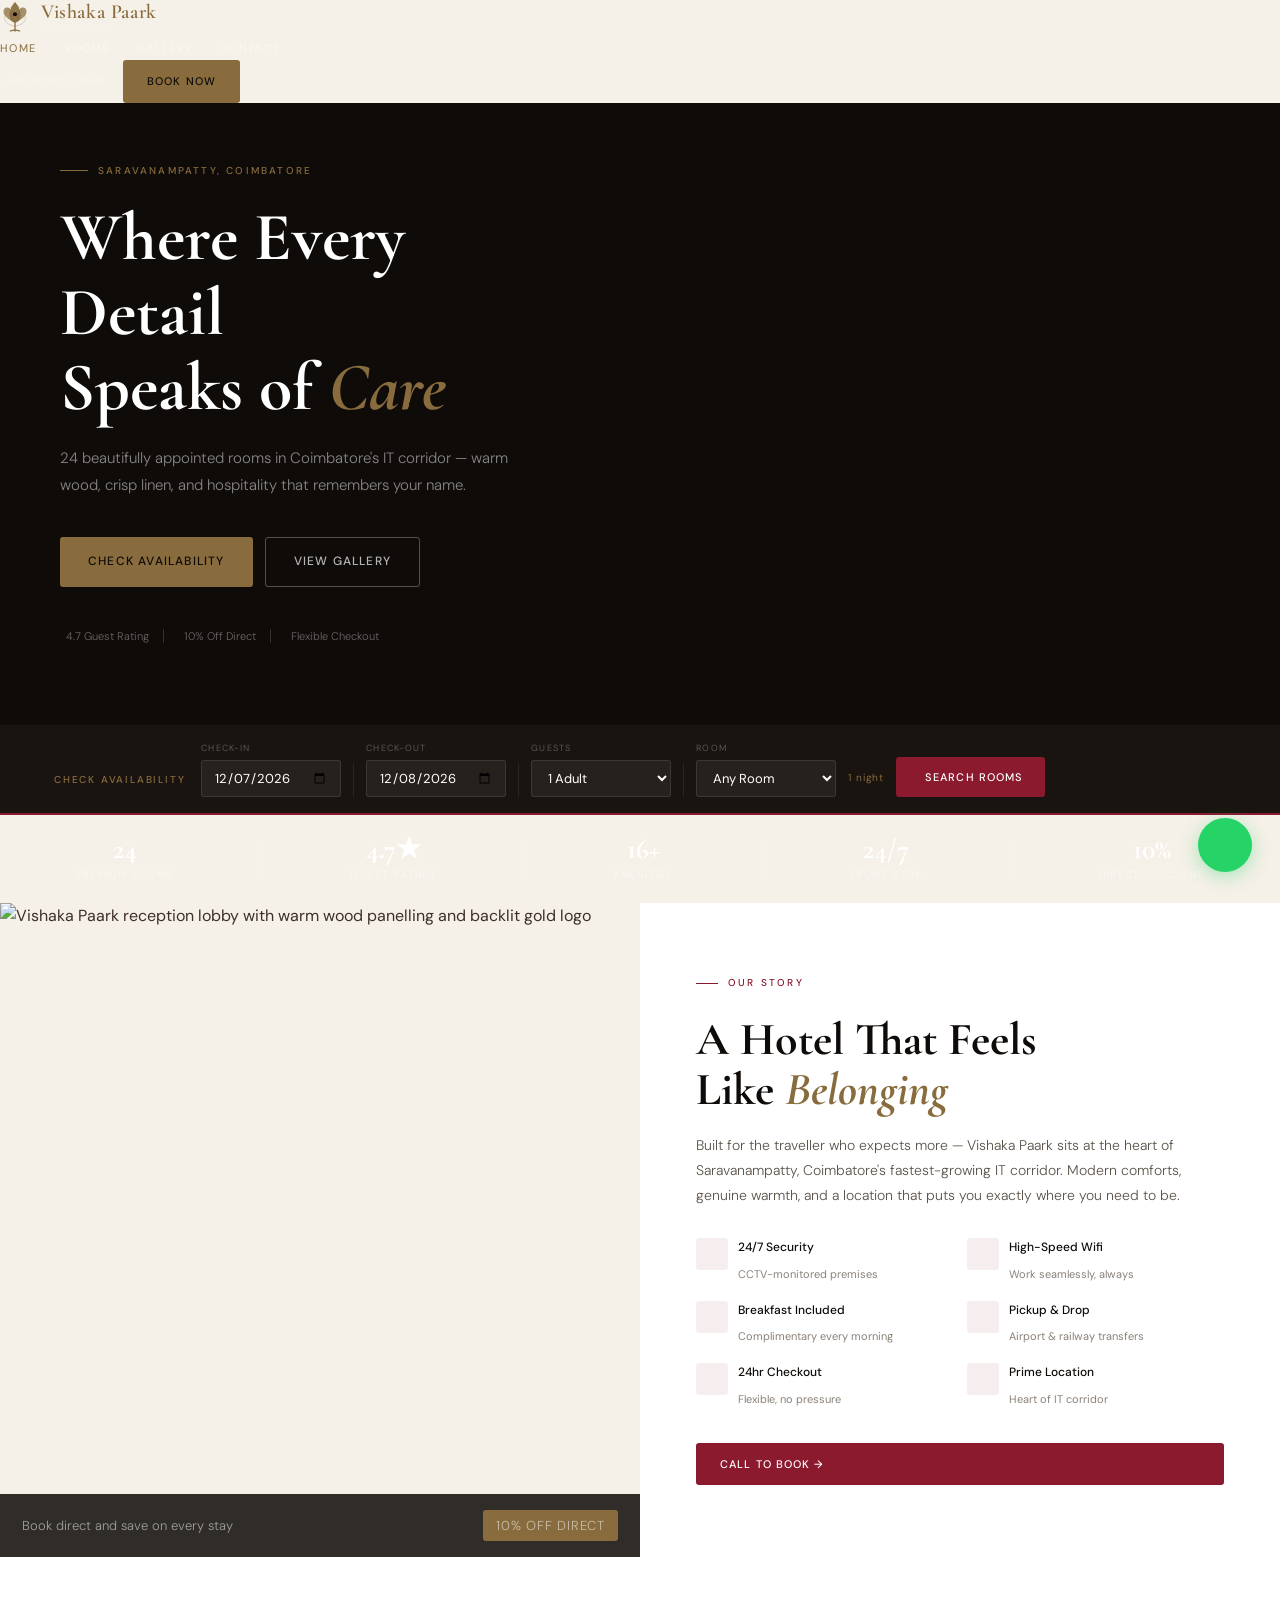
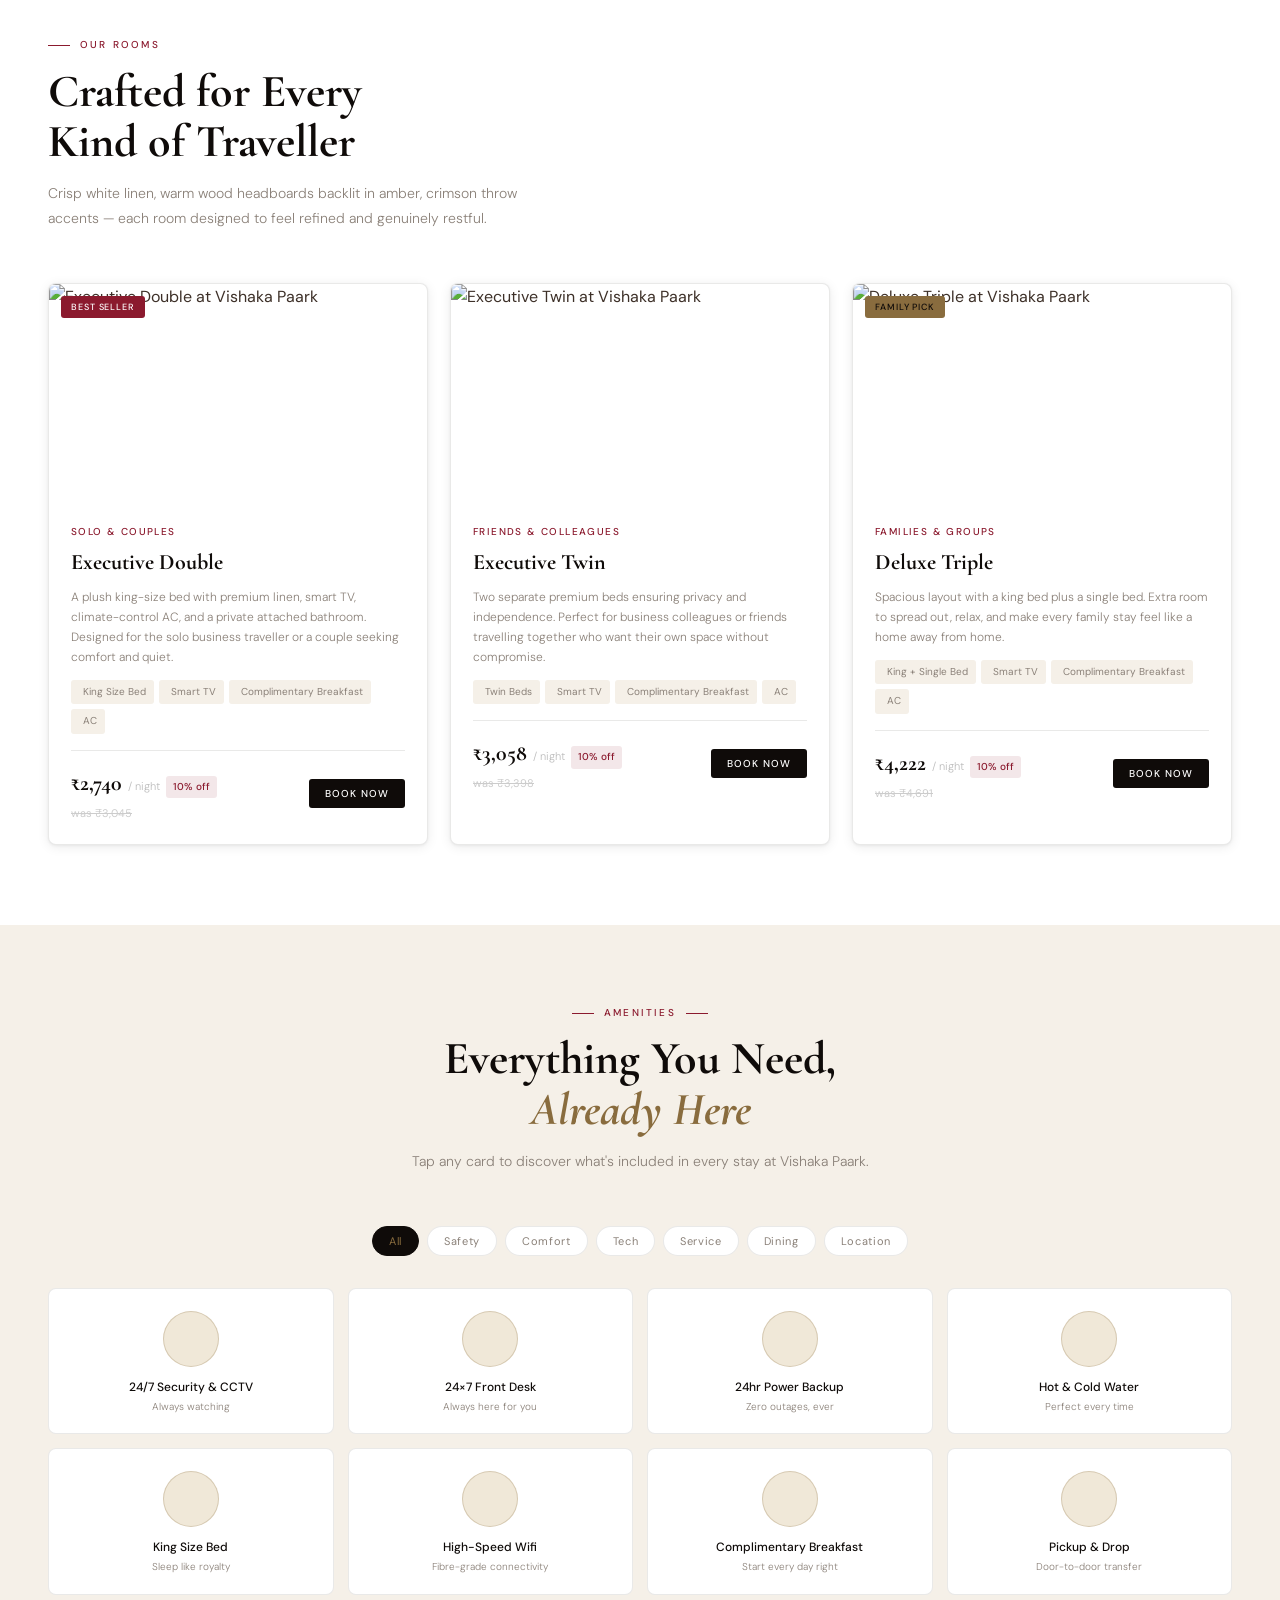
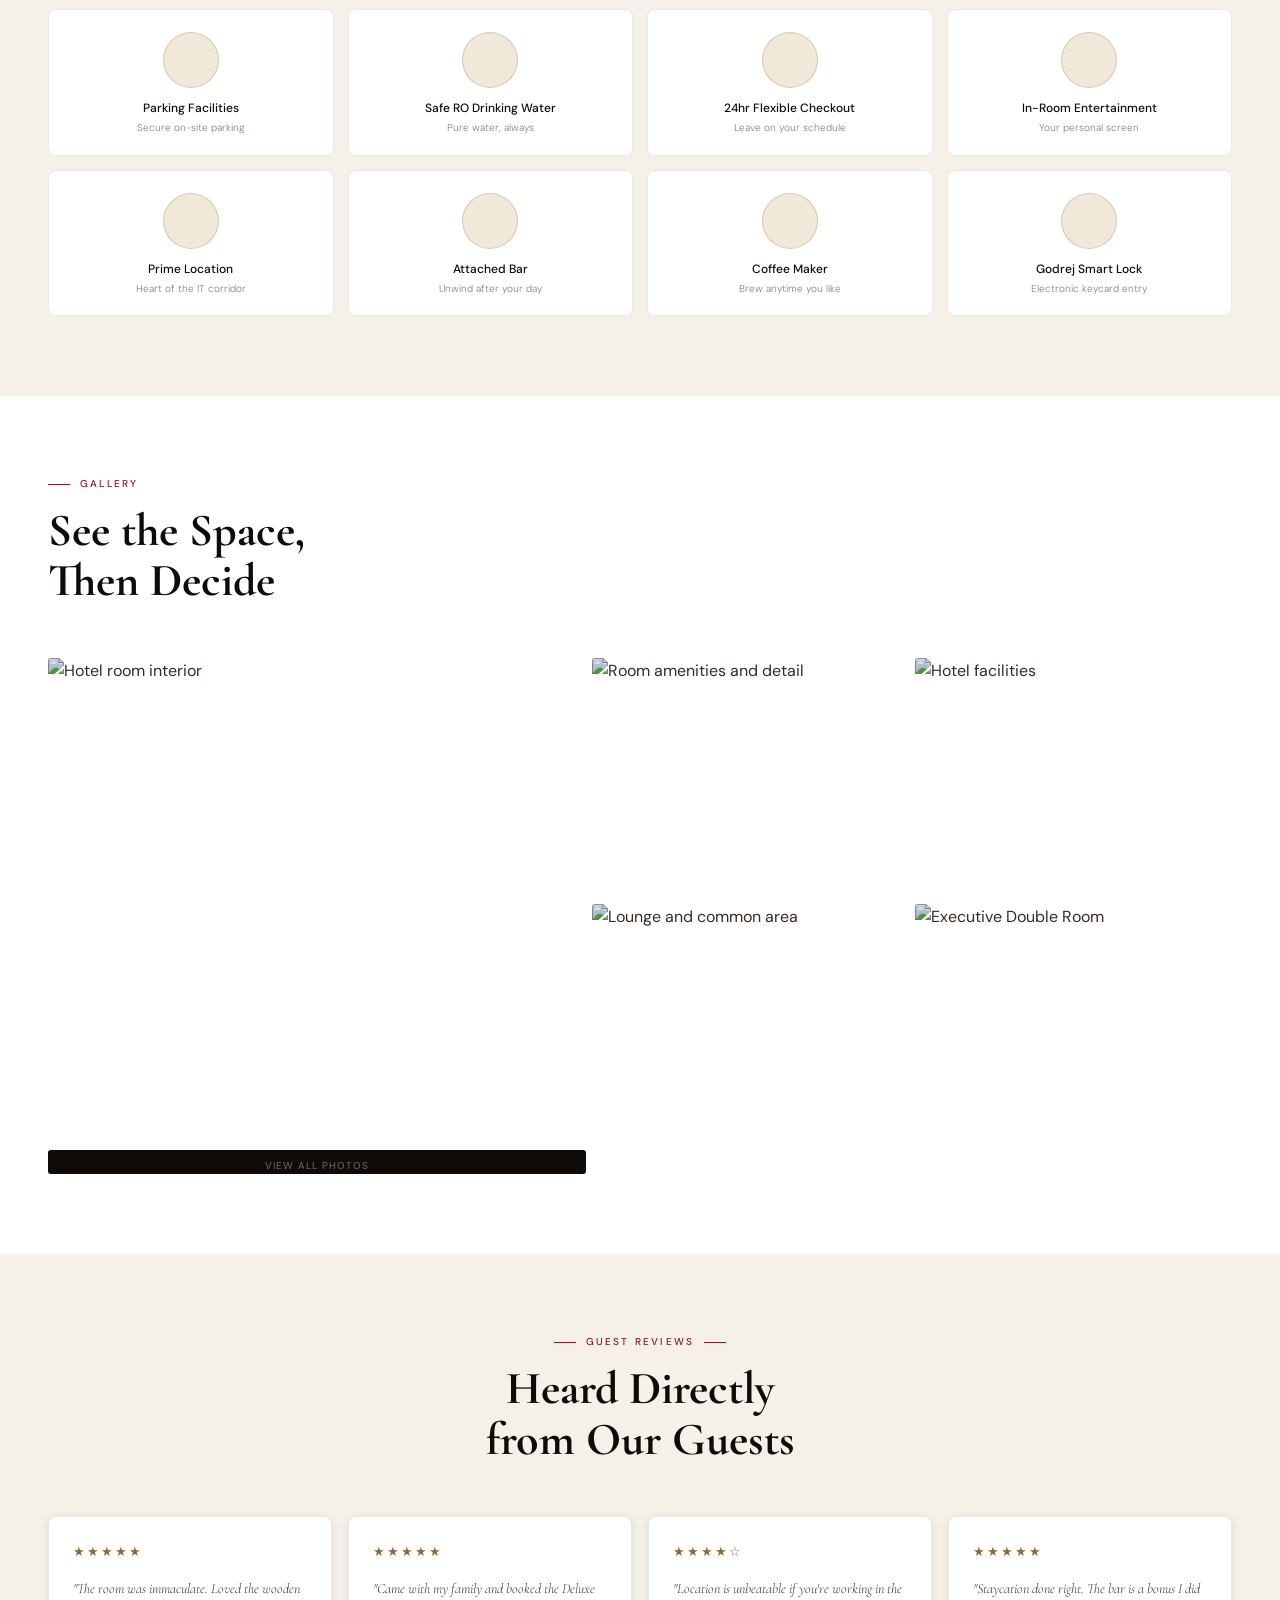
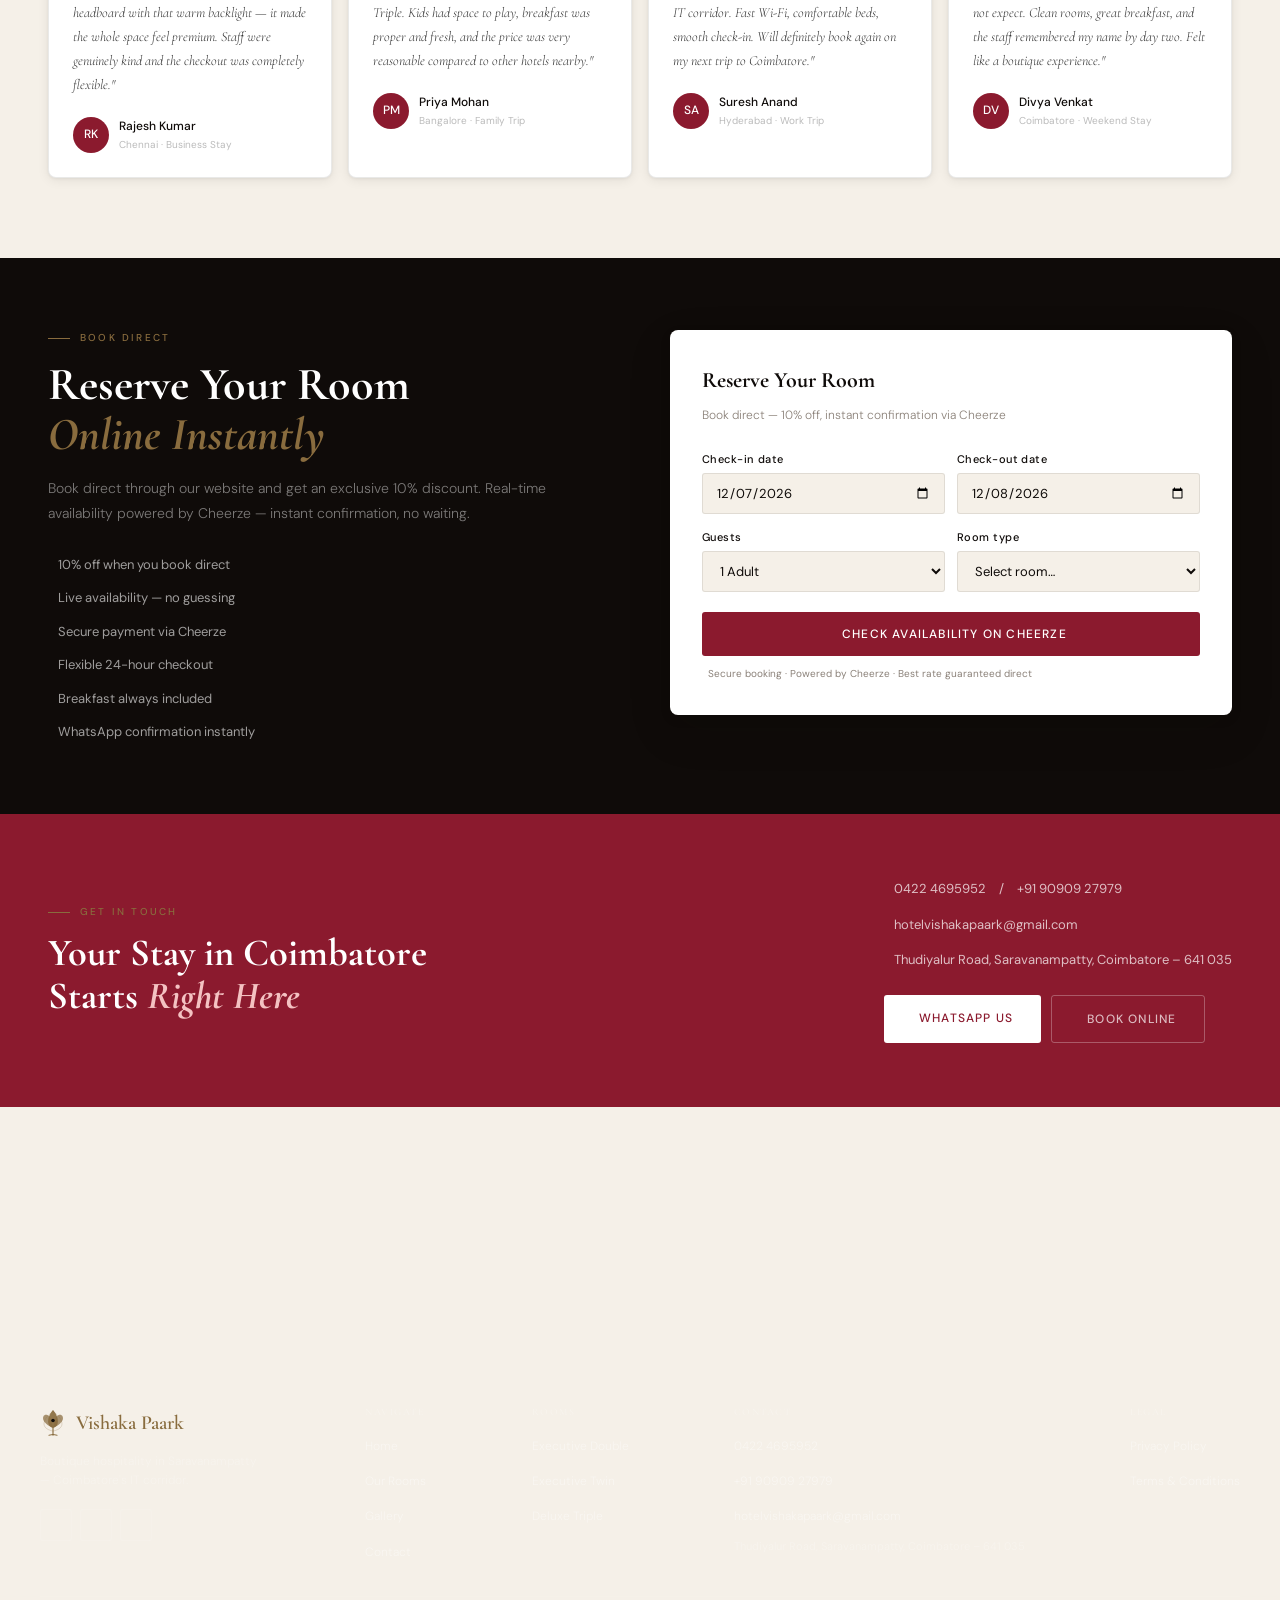
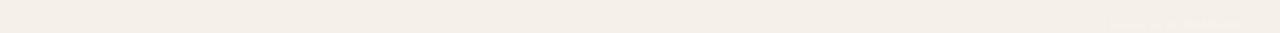
==== index.html @ a8182dbd "Add files via upload" ====
<!DOCTYPE html>
<html lang="en">
<head>
<meta charset="UTF-8"/><meta name="viewport" content="width=device-width,initial-scale=1.0"/>
<title>Vishaka Paark | Boutique Hotel in Saravanampatty, Coimbatore</title>
<meta name="description" content="Vishaka Paark — 24 premium rooms in Saravanampatty, Coimbatore. Complimentary breakfast, high-speed wifi, 24/7 security, flexible 24hr checkout. Book direct and save 10%."/>
<meta name="keywords" content="hotel coimbatore, hotel saravanampatty, vishaka paark, hotel near IT park coimbatore, budget hotel coimbatore"/>
<link rel="canonical" href="https://vishakapaark.com/"/>
<meta property="og:title" content="Vishaka Paark | Boutique Hotel in Coimbatore"/>
<meta property="og:description" content="24 premium rooms. Complimentary breakfast. 10% off when you book direct."/>
<meta property="og:image" content="https://vishakapaark.com/wp-content/uploads/2025/09/about-img.png"/>
<meta property="og:url" content="https://vishakapaark.com"/><meta property="og:type" content="website"/>
<script type="application/ld+json">
{"@context":"https://schema.org","@type":"Hotel","name":"Vishaka Paark",
"description":"Boutique hotel in Saravanampatty, Coimbatore with 24 premium rooms, complimentary breakfast and flexible checkout.",
"url":"https://vishakapaark.com","telephone":"+919090927979","email":"hotelvishakapaark@gmail.com",
"address":{"@type":"PostalAddress","streetAddress":"Thudiyalur Road, Saravanampatty","addressLocality":"Coimbatore","postalCode":"641035","addressCountry":"IN"},
"geo":{"@type":"GeoCoordinates","latitude":11.079539,"longitude":76.999889},
"aggregateRating":{"@type":"AggregateRating","ratingValue":"4.7","reviewCount":"48"},
"priceRange":"₹₹","starRating":{"@type":"Rating","ratingValue":"3"},
"amenityFeature":[
  {"@type":"LocationFeatureSpecification","name":"Free Wifi","value":true},
  {"@type":"LocationFeatureSpecification","name":"Breakfast Included","value":true},
  {"@type":"LocationFeatureSpecification","name":"Parking","value":true},
  {"@type":"LocationFeatureSpecification","name":"24-hour front desk","value":true},
  {"@type":"LocationFeatureSpecification","name":"Air conditioning","value":true},
  {"@type":"LocationFeatureSpecification","name":"24-hour checkout","value":true}
],
"hasMap":"https://www.google.com/maps?q=11.079539,76.999889",
"sameAs":["https://www.instagram.com/_hotel_vishaka_paark_","https://www.facebook.com/share/1Gbzoj2aPk/"]}
</script>
<link rel="preconnect" href="https://fonts.googleapis.com"/>
<link rel="preconnect" href="https://fonts.gstatic.com" crossorigin/>
<link href="https://fonts.googleapis.com/css2?family=Cormorant+Garamond:ital,wght@0,400;0,600;0,700;1,400;1,600&family=DM+Sans:opsz,wght@9..40,300;9..40,400;9..40,500&display=swap" rel="stylesheet"/>
<link rel="stylesheet" href="https://cdn.jsdelivr.net/npm/@tabler/icons-webfont@latest/dist/tabler-icons.min.css"/>
<link rel="stylesheet" href="./css/style.css"/>
</head>
<body data-page="home">

<header id="navbar"></header>

<main>
<!-- HERO -->
<section class="hero" aria-label="Welcome to Vishaka Paark">
  <div class="hero-bg" role="img" aria-label="Vishaka Paark hotel room interior"></div>
  <div class="hero-veil"></div>
  <div class="hero-content">
    <div class="hero-kicker">Saravanampatty, Coimbatore</div>
    <h1 class="hero-h1">Where Every Detail<br>Speaks of <em>Care</em></h1>
    <p class="hero-p">24 beautifully appointed rooms in Coimbatore's IT corridor — warm wood, crisp linen, and hospitality that remembers your name.</p>
    <div class="hero-actions">
      <a href="#booking" class="btn btn-gold btn-lg">Check Availability</a>
      <a href="gallery.html" class="btn btn-outline btn-lg">View Gallery</a>
    </div>
    <div class="hero-trust">
      <div class="trust-item"><i class="ti ti-star-filled" aria-hidden="true"></i> 4.7 Guest Rating</div>
      <div class="trust-div"></div>
      <div class="trust-item"><i class="ti ti-discount" aria-hidden="true"></i> 10% Off Direct</div>
      <div class="trust-div"></div>
      <div class="trust-item"><i class="ti ti-clock-24" aria-hidden="true"></i> Flexible Checkout</div>
    </div>
  </div>
</section>

<!-- BOOKING BAR -->
<div class="booking-bar" id="booking-bar" role="search" aria-label="Check room availability"></div>

<!-- RIBBON -->
<div id="ribbon" role="region" aria-label="Hotel highlights"></div>

<!-- ABOUT -->
<section aria-label="About Vishaka Paark">
  <div class="about-split">
    <div class="about-visual">
      <img src="https://vishakapaark.com/wp-content/uploads/2025/09/about-img.png" alt="Vishaka Paark reception lobby with warm wood panelling and backlit gold logo" width="640" height="520" loading="lazy"/>
      <div class="about-caption">
        <span>Book direct and save on every stay</span>
        <span class="caption-pill">10% Off Direct</span>
      </div>
    </div>
    <div class="about-body" id="about-content"></div>
  </div>
</section>

<!-- ROOMS -->
<section id="rooms" class="section section-alt" aria-label="Room types and pricing">
  <div class="wrap">
    <div class="section-head">
      <div class="eyebrow">Our Rooms</div>
      <h2>Crafted for Every<br>Kind of Traveller</h2>
      <p>Crisp white linen, warm wood headboards backlit in amber, crimson throw accents — each room designed to feel refined and genuinely restful.</p>
    </div>
    <div class="rooms-grid" id="rooms-grid"></div>
  </div>
</section>

<!-- FACILITIES -->
<section id="facilities" class="section" aria-label="Hotel amenities and facilities">
  <div class="wrap">
    <div class="section-head center">
      <div class="eyebrow center">Amenities</div>
      <h2>Everything You Need,<br><em>Already Here</em></h2>
      <p>Tap any card to discover what's included in every stay at Vishaka Paark.</p>
    </div>
    <div class="facilities-filter" id="facilities-filter"></div>
    <div class="facilities-grid" id="facilities-grid"></div>
  </div>
</section>

<!-- GALLERY -->
<section class="section section-alt" aria-label="Hotel photo gallery">
  <div class="wrap">
    <div class="section-head">
      <div class="eyebrow">Gallery</div>
      <h2>See the Space,<br>Then Decide</h2>
    </div>
    <div class="gallery-grid" id="gallery-grid"></div>
  </div>
</section>

<!-- TESTIMONIALS -->
<section class="section" aria-label="Guest testimonials">
  <div class="wrap">
    <div class="section-head center">
      <div class="eyebrow center">Guest Reviews</div>
      <h2>Heard Directly<br>from Our Guests</h2>
    </div>
    <div class="testi-grid" id="testi-grid"></div>
  </div>
</section>

<!-- ONLINE BOOKING (Cheerze) -->
<section id="booking" class="booking-section" aria-label="Online room booking">
  <div class="wrap">
    <div class="booking-grid">
      <div class="booking-info">
        <div class="eyebrow gold">Book Direct</div>
        <h2>Reserve Your Room<br><em>Online Instantly</em></h2>
        <p>Book direct through our website and get an exclusive 10% discount. Real-time availability powered by Cheerze — instant confirmation, no waiting.</p>
        <div class="booking-perks">
          <div class="perk"><i class="ti ti-discount" aria-hidden="true"></i> 10% off when you book direct</div>
          <div class="perk"><i class="ti ti-calendar-check" aria-hidden="true"></i> Live availability — no guessing</div>
          <div class="perk"><i class="ti ti-shield-check" aria-hidden="true"></i> Secure payment via Cheerze</div>
          <div class="perk"><i class="ti ti-clock-24" aria-hidden="true"></i> Flexible 24-hour checkout</div>
          <div class="perk"><i class="ti ti-coffee" aria-hidden="true"></i> Breakfast always included</div>
          <div class="perk"><i class="ti ti-brand-whatsapp" aria-hidden="true"></i> WhatsApp confirmation instantly</div>
        </div>
      </div>
      <div class="booking-widget-wrap">
        <div id="booking-widget"></div>
      </div>
    </div>
  </div>
</section>

<!-- CTA -->
<section class="cta-strip" aria-label="Contact Vishaka Paark">
  <div class="cta-inner">
    <div class="cta-left">
      <div class="eyebrow gold">Get in Touch</div>
      <h2>Your Stay in Coimbatore<br>Starts <em>Right Here</em></h2>
    </div>
    <div class="cta-right" id="cta-contact"></div>
  </div>
</section>

<!-- MAP -->
<div style="height:300px;overflow:hidden">
  <iframe src="https://www.google.com/maps/embed?pb=!1m17!1m12!1m3!1d3915.453494330426!2d76.99795197504629!3d11.079539889088212!2m3!1f0!2f0!3f0!3m2!1i1024!2i768!4f13.1!3m2!1m1!2zMTHCsDA0JzQ2LjMiTiA3N8KwMDAnMDEuOSJF!5e0!3m2!1sen!2sin!4v1757509116775!5m2!1sen!2sin"
    width="100%" height="300" style="border:0;display:block;filter:grayscale(0.2)"
    allowfullscreen loading="lazy" title="Vishaka Paark on Google Maps"></iframe>
</div>
</main>

<footer id="footer"></footer>

<!-- Lightbox -->
<div class="lightbox" id="lightbox" role="dialog" aria-label="Photo viewer">
  <span class="lb-close" onclick="closeLightbox()" aria-label="Close">&times;</span>
  <div class="lb-prev" onclick="lbNav(-1)" aria-label="Previous"><i class="ti ti-chevron-left"></i></div>
  <img src="" alt="" />
  <div class="lb-next" onclick="lbNav(1)" aria-label="Next"><i class="ti ti-chevron-right"></i></div>
</div>

<!-- WhatsApp FAB -->
<a href="#" id="wa-fab" class="wa-fab" target="_blank" rel="noopener" aria-label="Chat on WhatsApp">
  <i class="ti ti-brand-whatsapp" aria-hidden="true"></i>
</a>

<script src="./js/app.js"></script>
</body>
</html>
---- css/style.css ----
/* ================================================================
   VISHAKA PAARK  —  style.css
   Brand colors pixel-extracted from physical logo photograph
   ================================================================ */

@import url('https://fonts.googleapis.com/css2?family=Cormorant+Garamond:ital,wght@0,400;0,500;0,600;0,700;1,400;1,600&family=DM+Sans:opsz,wght@9..40,300;9..40,400;9..40,500&display=swap');

/* ── BRAND TOKENS ──────────────────────────────────────────── */
:root {
  /* Extracted from physical logo photo */
  --gold:      #896C3E;   /* Logo lettering — pixel-exact antique brass  */
  --gold-glow: #9B7B49;   /* Backlit letter glow — hover states           */
  --gold-lt:   #B8966A;   /* Gold on light backgrounds                    */
  --gold-pale: #F0E8D8;   /* Very light gold tint for backgrounds         */
  --charcoal:  #0F0B09;   /* Logo surround — navbar, hero, footer         */
  --charcoal2: #1A1410;   /* Slightly lighter charcoal for layering       */
  --crimson:   #8B1A2E;   /* Room bed throws — CTA buttons, accents       */
  --crimson-d: #6E1424;   /* Crimson hover/pressed state                  */
  --wood:      #6B4226;   /* Headboard panels — secondary accent          */
  --ivory:     #F5F0E8;   /* Lobby walls — page background                */
  --ivory-d:   #EDE8DF;   /* Slightly darker ivory for alternating secs   */
  --white:     #FFFFFF;
  --text-body: #3D3028;   /* Warm dark brown for body copy                */
  --text-muted:#8A8078;   /* Secondary / caption text                     */
  --border:    rgba(15,11,9,0.09);
  --border-gold: rgba(137,108,62,0.25);

  --r:   3px;             /* border-radius default                        */
  --r-lg:8px;
  --shadow-card: 0 2px 12px rgba(15,11,9,0.08), 0 1px 3px rgba(15,11,9,0.05);
  --shadow-lifted: 0 16px 44px rgba(15,11,9,0.14), 0 4px 12px rgba(15,11,9,0.08);
}

/* ── RESET & BASE ──────────────────────────────────────────── */
*, *::before, *::after { box-sizing: border-box; margin: 0; padding: 0; }
html { scroll-behavior: smooth; font-size: 16px; }
body {
  font-family: 'DM Sans', sans-serif;
  background: var(--ivory);
  color: var(--text-body);
  line-height: 1.65;
  overflow-x: hidden;
}
img { display: block; max-width: 100%; }
a  { color: inherit; text-decoration: none; }
ul { list-style: none; }

/* ── TYPOGRAPHY ────────────────────────────────────────────── */
h1, h2, h3, h4 {
  font-family: 'Cormorant Garamond', serif;
  font-weight: 700;
  line-height: 1.1;
  color: var(--charcoal);
}
h1 { font-size: clamp(42px, 5.5vw, 68px); }
h2 { font-size: clamp(30px, 3.8vw, 46px); }
h3 { font-size: clamp(20px, 2.4vw, 28px); }
h4 { font-size: 18px; }
p  { font-size: 14px; line-height: 1.78; color: var(--text-muted); font-weight: 300; }

em { font-style: italic; color: var(--gold); }
strong { font-weight: 500; color: var(--charcoal); font-style: normal; }

.eyebrow {
  font-family: 'DM Sans', sans-serif;
  font-size: 10px; font-weight: 500;
  letter-spacing: 0.22em; text-transform: uppercase;
  color: var(--crimson);
  display: flex; align-items: center; gap: 10px;
  margin-bottom: 12px;
}
.eyebrow::before {
  content: ''; width: 22px; height: 1px;
  background: currentColor; flex-shrink: 0;
}
.eyebrow.gold { color: var(--gold); }
.eyebrow.gold::before { background: var(--gold); }
.eyebrow.center { justify-content: center; }
.eyebrow.center::before,
.eyebrow.center::after { content: ''; width: 22px; height: 1px; background: currentColor; }

/* ── BUTTONS ───────────────────────────────────────────────── */
.btn {
  display: inline-flex; align-items: center; gap: 7px;
  font-family: 'DM Sans', sans-serif;
  font-size: 11px; font-weight: 500;
  letter-spacing: 0.1em; text-transform: uppercase;
  padding: 12px 24px; border-radius: var(--r);
  border: none; cursor: pointer;
  transition: background 0.2s, color 0.2s, border-color 0.2s, transform 0.15s;
  text-decoration: none; white-space: nowrap;
}
.btn:active { transform: scale(0.98); }
.btn-lg { padding: 14px 28px; font-size: 12px; }
.btn-sm { padding: 8px 16px; font-size: 10px; }

.btn-gold     { background: var(--gold);     color: var(--charcoal); }
.btn-gold:hover { background: var(--gold-glow); }
.btn-crimson  { background: var(--crimson);  color: var(--white); }
.btn-crimson:hover { background: var(--crimson-d); }
.btn-dark     { background: var(--charcoal); color: var(--white); }
.btn-dark:hover { background: var(--crimson); }
.btn-white    { background: var(--white);    color: var(--crimson); }
.btn-white:hover { background: var(--gold-pale); color: var(--charcoal); }
.btn-outline  { background: transparent; border: 1px solid rgba(255,255,255,0.28); color: rgba(255,255,255,0.7); }
.btn-outline:hover { border-color: var(--gold); color: var(--gold); }
.btn-outline-dark { background: transparent; border: 1px solid var(--border); color: var(--text-body); }
.btn-outline-dark:hover { border-color: var(--gold); color: var(--gold); }

/* ── LAYOUT ────────────────────────────────────────────────── */
.section { padding: 80px 48px; }
.section-alt { background: var(--white); }
.section-dark { background: var(--charcoal); }
.section-dark h2, .section-dark h3, .section-dark h4 { color: var(--white); }
.section-dark p { color: rgba(255,255,255,0.45); }

.wrap { max-width: 1200px; margin: 0 auto; }

.section-head { margin-bottom: 52px; }
.section-head.center { text-align: center; }
.section-head.center .eyebrow { justify-content: center; }
.section-head.center .eyebrow::after { content: ''; width: 22px; height: 1px; background: currentColor; }
.section-head h2 { margin: 10px 0 14px; }
.section-head p { max-width: 520px; }
.section-head.center p { margin: 0 auto; }

/* ── NAVBAR ────────────────────────────────────────────────── */
.navbar {
  position: sticky; top: 0; z-index: 1000;
  display: flex; align-items: center; justify-content: space-between;
  padding: 0 48px; height: 68px;
  background: rgba(15,11,9,0.97);
  backdrop-filter: blur(12px);
  border-bottom: 1px solid var(--border-gold);
}
.nav-logo { display: flex; align-items: center; gap: 11px; text-decoration: none; }
.logo-mark { flex-shrink: 0; }
.logo-text { display: flex; flex-direction: column; line-height: 1; }
.logo-name {
  font-family: 'Cormorant Garamond', serif;
  font-size: 20px; font-weight: 600;
  color: var(--gold); letter-spacing: 0.03em;
}
.logo-sub {
  font-size: 8px; letter-spacing: 0.24em; text-transform: uppercase;
  color: rgba(255,255,255,0.28); font-weight: 400; margin-top: 3px;
}
.nav-links { display: flex; gap: 28px; }
.nav-links a {
  font-size: 11px; font-weight: 400; letter-spacing: 0.12em; text-transform: uppercase;
  color: rgba(255,255,255,0.52); transition: color 0.2s;
}
.nav-links a:hover, .nav-links a.active { color: var(--gold); }
.nav-right { display: flex; align-items: center; gap: 18px; }
.nav-phone {
  font-size: 12px; color: rgba(255,255,255,0.38); font-weight: 300;
  display: flex; align-items: center; gap: 6px; text-decoration: none; transition: color 0.2s;
}
.nav-phone i { color: var(--gold); font-size: 15px; }
.nav-phone:hover { color: var(--gold); }

/* ── HERO ──────────────────────────────────────────────────── */
.hero {
  position: relative; min-height: 620px;
  display: flex; align-items: center;
  background: var(--charcoal); overflow: hidden;
}
.hero-bg {
  position: absolute; inset: 0;
  background-image: url('https://vishakapaark.com/wp-content/uploads/2025/09/rdp_room1.png');
  background-size: cover; background-position: center 35%;
  opacity: 0.28; transform: scale(1.04);
  transition: transform 9s ease, opacity 1.2s ease;
}
.hero-bg.loaded { transform: scale(1); opacity: 0.28; }
.hero-veil {
  position: absolute; inset: 0;
  background: linear-gradient(108deg, rgba(15,11,9,0.97) 30%, rgba(15,11,9,0.5) 65%, rgba(15,11,9,0.18) 100%);
}
.hero-content {
  position: relative; z-index: 2;
  padding: 60px 60px 80px; max-width: 640px;
}
.hero-kicker {
  display: flex; align-items: center; gap: 10px;
  font-size: 10px; letter-spacing: 0.22em; text-transform: uppercase;
  color: var(--gold); font-weight: 500; margin-bottom: 22px;
}
.hero-kicker::before { content: ''; width: 28px; height: 1px; background: var(--gold); flex-shrink: 0; }
.hero-h1 { color: var(--white); margin-bottom: 20px; }
.hero-h1 em  { color: var(--gold); }
.hero-h1 .cr { color: #d46070; }
.hero-p {
  font-size: 15px; color: rgba(255,255,255,0.5); line-height: 1.78;
  font-weight: 300; max-width: 450px; margin-bottom: 38px;
}
.hero-actions { display: flex; gap: 12px; flex-wrap: wrap; margin-bottom: 40px; }
.hero-trust { display: flex; align-items: center; gap: 14px; flex-wrap: wrap; }
.trust-item {
  display: flex; align-items: center; gap: 6px;
  font-size: 11px; color: rgba(255,255,255,0.38); font-weight: 300;
}
.trust-item i { color: var(--gold); font-size: 14px; }
.trust-div { width: 1px; height: 14px; background: rgba(255,255,255,0.15); }

/* ── BOOKING BAR ───────────────────────────────────────────── */
.booking-bar {
  background: var(--charcoal2);
  border-bottom: 2px solid var(--crimson);
  padding: 16px 48px;
}
.bar-inner {
  max-width: 1200px; margin: 0 auto;
  display: flex; align-items: flex-end; gap: 12px; flex-wrap: wrap;
}
.bar-title {
  font-size: 10px; letter-spacing: 0.18em; text-transform: uppercase;
  color: var(--gold); font-weight: 500;
  display: flex; align-items: center; gap: 6px;
  padding-bottom: 8px; white-space: nowrap; margin-right: 4px;
}
.bar-title i { font-size: 15px; }
.bar-field { display: flex; flex-direction: column; gap: 4px; }
.bar-field label {
  font-size: 9px; letter-spacing: 0.12em; text-transform: uppercase;
  color: rgba(255,255,255,0.28); font-weight: 400;
}
.bar-field input,
.bar-field select {
  background: rgba(255,255,255,0.06);
  border: 1px solid rgba(255,255,255,0.1);
  color: var(--white);
  font-family: 'DM Sans', sans-serif; font-size: 13px;
  padding: 8px 12px; border-radius: var(--r); outline: none; width: 140px;
  transition: border-color 0.2s;
}
.bar-field input:focus, .bar-field select:focus { border-color: var(--gold); }
.bar-field select option { background: var(--charcoal); }
.bar-sep { width: 1px; height: 34px; background: rgba(255,255,255,0.08); flex-shrink: 0; }
.bar-btn { padding: 13px 22px; }
#bar-nights-display {
  font-size: 10px; color: var(--gold); letter-spacing: 0.08em;
  padding-bottom: 10px; white-space: nowrap;
}

/* ── RIBBON STATS ──────────────────────────────────────────── */
.ribbon { background: var(--crimson); padding: 0 48px; }
.ribbon-inner {
  max-width: 1200px; margin: 0 auto;
  display: flex; justify-content: space-around; align-items: center;
  padding: 20px 0; flex-wrap: wrap; gap: 16px;
}
.ribbon-item { text-align: center; }
.ribbon-num {
  font-family: 'Cormorant Garamond', serif;
  font-size: 28px; font-weight: 700; color: var(--white); line-height: 1;
}
.ribbon-lbl {
  font-size: 10px; letter-spacing: 0.12em; text-transform: uppercase;
  color: rgba(255,255,255,0.5); margin-top: 4px;
}
.ribbon-div { width: 1px; height: 28px; background: rgba(255,255,255,0.18); }

/* ── ABOUT SPLIT ───────────────────────────────────────────── */
.about-split { display: grid; grid-template-columns: 1fr 1fr; min-height: 520px; }
.about-visual { position: relative; overflow: hidden; }
.about-visual img { width: 100%; height: 100%; object-fit: cover; display: block; }
.about-caption {
  position: absolute; bottom: 0; left: 0; right: 0;
  background: rgba(15,11,9,0.85); padding: 16px 22px;
  display: flex; align-items: center; justify-content: space-between;
}
.about-caption span { font-size: 13px; color: rgba(255,255,255,0.55); font-weight: 300; }
.caption-pill {
  background: var(--gold); color: var(--charcoal);
  font-size: 10px; font-weight: 500; padding: 5px 13px;
  border-radius: var(--r); letter-spacing: 0.06em; text-transform: uppercase;
}
.about-body {
  background: var(--white); padding: 72px 56px;
  display: flex; flex-direction: column; justify-content: center;
}
.about-body h2 { margin: 10px 0 18px; }
.about-body .lead { font-size: 14px; color: #5a5248; line-height: 1.8; font-weight: 300; margin-bottom: 30px; }
.about-pts { display: grid; grid-template-columns: 1fr 1fr; gap: 14px; margin-bottom: 32px; }
.apt { display: flex; align-items: flex-start; gap: 10px; }
.apt-icon {
  width: 32px; height: 32px; border-radius: var(--r);
  background: rgba(139,26,46,0.08);
  display: flex; align-items: center; justify-content: center;
  color: var(--crimson); font-size: 15px; flex-shrink: 0;
}
.apt-text strong { display: block; font-size: 12px; font-weight: 500; color: var(--charcoal); margin-bottom: 2px; font-style: normal; }
.apt-text span { font-size: 11px; color: var(--text-muted); }

/* ── ROOMS ─────────────────────────────────────────────────── */
.rooms-grid { display: grid; grid-template-columns: repeat(3,1fr); gap: 22px; }
.room-card {
  background: var(--white); border-radius: var(--r-lg);
  overflow: hidden; border: 1px solid var(--border);
  box-shadow: var(--shadow-card);
  transition: transform 0.25s, box-shadow 0.25s; cursor: pointer;
}
.room-card:hover { transform: translateY(-6px); box-shadow: var(--shadow-lifted); }
.room-img-box { height: 220px; overflow: hidden; position: relative; }
.room-img { width: 100%; height: 100%; object-fit: cover; transition: transform 0.45s; }
.room-card:hover .room-img { transform: scale(1.06); }
.room-pill {
  position: absolute; top: 12px; left: 12px;
  font-size: 9px; font-weight: 500; letter-spacing: 0.1em; text-transform: uppercase;
  padding: 4px 10px; border-radius: var(--r);
}
.pill-crimson { background: var(--crimson); color: var(--white); }
.pill-gold    { background: var(--gold);    color: var(--charcoal); }
.room-body { padding: 20px 22px 22px; }
.room-for { font-size: 10px; letter-spacing: 0.14em; text-transform: uppercase; color: var(--crimson); font-weight: 500; margin-bottom: 4px; }
.room-name { font-family: 'Cormorant Garamond', serif; font-size: 22px; font-weight: 700; color: var(--charcoal); margin-bottom: 8px; }
.room-desc { font-size: 12px; color: var(--text-muted); line-height: 1.65; margin-bottom: 12px; font-weight: 300; }
.room-tags { display: flex; flex-wrap: wrap; gap: 5px; margin-bottom: 16px; }
.rtag {
  display: inline-flex; align-items: center; gap: 4px;
  font-size: 10px; color: var(--text-muted);
  background: var(--ivory); padding: 4px 8px; border-radius: var(--r);
}
.rtag i { font-size: 11px; color: var(--wood); }
.room-foot {
  border-top: 1px solid var(--border); padding-top: 14px;
  display: flex; align-items: center; justify-content: space-between;
}
.price-row { display: flex; align-items: baseline; gap: 6px; margin-bottom: 3px; }
.price-main { font-family: 'Cormorant Garamond', serif; font-size: 22px; font-weight: 700; color: var(--charcoal); }
.price-night { font-size: 11px; color: #bbb; font-weight: 300; }
.price-off { background: rgba(139,26,46,0.1); color: var(--crimson); font-size: 10px; font-weight: 500; padding: 3px 7px; border-radius: var(--r); }
.price-was { font-size: 11px; color: #ccc; text-decoration: line-through; }

/* ── FACILITIES ────────────────────────────────────────────── */
.facilities-filter {
  display: flex; gap: 8px; flex-wrap: wrap;
  margin-bottom: 32px; justify-content: center;
}
.filt-btn {
  padding: 7px 16px; border-radius: 20px;
  font-size: 11px; font-weight: 400; letter-spacing: 0.06em;
  border: 1px solid var(--border); color: var(--text-muted);
  background: var(--white); cursor: pointer;
  transition: all 0.18s; font-family: 'DM Sans', sans-serif;
}
.filt-btn:hover { border-color: var(--gold); color: var(--gold); }
.filt-btn.active { background: var(--charcoal); color: var(--gold); border-color: var(--charcoal); }
.facilities-grid { display: grid; grid-template-columns: repeat(4,1fr); gap: 14px; }
.fac-card {
  background: var(--white); border: 1px solid var(--border);
  border-radius: var(--r-lg); overflow: hidden;
  transition: transform 0.25s, box-shadow 0.25s, border-color 0.2s;
  cursor: pointer; position: relative;
}
.fac-card.hidden { display: none; }
.fac-card:hover { transform: translateY(-5px); box-shadow: var(--shadow-lifted); border-color: var(--border-gold); }
.fac-card.expanded { transform: none; box-shadow: none; border-color: var(--gold); }
.fac-front { padding: 22px 16px 18px; text-align: center; }
.fac-icon-ring {
  width: 56px; height: 56px; border-radius: 50%;
  border: 1.5px solid var(--border-gold);
  background: var(--gold-pale);
  display: flex; align-items: center; justify-content: center;
  margin: 0 auto 12px;
  transition: background 0.25s, border-color 0.25s, transform 0.3s cubic-bezier(0.34,1.56,0.64,1);
}
.fac-card:hover .fac-icon-ring { background: rgba(137,108,62,0.15); border-color: var(--gold); }
.fac-card:hover .fac-icon-ring i { transform: scale(1.18); }
.fac-icon-ring i { font-size: 22px; color: var(--gold); transition: transform 0.3s cubic-bezier(0.34,1.56,0.64,1); }
.fac-name { font-size: 12px; font-weight: 500; color: var(--charcoal); line-height: 1.35; margin-bottom: 4px; }
.fac-short { font-size: 10px; color: var(--text-muted); font-weight: 300; }
.fac-expand {
  max-height: 0; overflow: hidden;
  transition: max-height 0.35s ease, padding 0.25s ease;
  background: var(--charcoal); padding: 0 16px;
}
.fac-card.expanded .fac-expand { max-height: 120px; padding: 14px 16px; }
.fac-expand p { font-size: 11px; color: rgba(255,255,255,0.6); line-height: 1.65; font-weight: 300; }
.fac-expand .fac-tag {
  display: inline-block; margin-top: 8px;
  font-size: 9px; letter-spacing: 0.1em; text-transform: uppercase;
  color: rgba(137,108,62,0.7); border: 1px solid rgba(137,108,62,0.3);
  padding: 3px 8px; border-radius: 2px;
}

/* ── GALLERY ───────────────────────────────────────────────── */
.gallery-grid {
  display: grid;
  grid-template-columns: 1.7fr 1fr 1fr;
  grid-template-rows: 240px 240px;
  gap: 6px;
}
.gal-item { overflow: hidden; border-radius: var(--r); cursor: pointer; position: relative; }
.gal-item:first-child { grid-row: 1 / 3; }
.gal-item img { width: 100%; height: 100%; object-fit: cover; transition: transform 0.45s; filter: brightness(0.88); }
.gal-item:hover img { transform: scale(1.07); filter: brightness(1); }
.gal-overlay {
  position: absolute; inset: 0;
  background: rgba(15,11,9,0); transition: background 0.25s;
  display: flex; align-items: center; justify-content: center;
}
.gal-item:hover .gal-overlay { background: rgba(15,11,9,0.25); }
.gal-overlay i { color: var(--gold); font-size: 28px; opacity: 0; transition: opacity 0.25s; }
.gal-item:hover .gal-overlay i { opacity: 1; }
.gal-more {
  background: var(--charcoal); display: flex; flex-direction: column;
  align-items: center; justify-content: center; gap: 8px; cursor: pointer;
  border-radius: var(--r);
}
.gal-more i { font-size: 28px; color: var(--gold); }
.gal-more span { font-size: 10px; color: rgba(255,255,255,0.4); letter-spacing: 0.1em; text-transform: uppercase; }

/* ── TESTIMONIALS ──────────────────────────────────────────── */
.testi-grid { display: grid; grid-template-columns: repeat(4,1fr); gap: 16px; }
.testi-card {
  background: var(--white); border: 1px solid var(--border);
  border-radius: var(--r-lg); padding: 24px; box-shadow: var(--shadow-card);
}
.testi-stars { color: var(--gold); font-size: 13px; letter-spacing: 2px; margin-bottom: 14px; }
.testi-quote {
  font-family: 'Cormorant Garamond', serif;
  font-size: 14px; color: #333; line-height: 1.72; font-style: italic; margin-bottom: 20px;
}
.testi-author { display: flex; align-items: center; gap: 10px; }
.testi-av {
  width: 36px; height: 36px; border-radius: 50%;
  background: var(--crimson);
  display: flex; align-items: center; justify-content: center;
  font-size: 12px; font-weight: 500; color: var(--white); flex-shrink: 0;
}
.testi-name { font-size: 12px; font-weight: 500; color: var(--charcoal); }
.testi-from { font-size: 10px; color: #bbb; }

/* ── BOOKING SECTION ───────────────────────────────────────── */
.booking-section { background: var(--charcoal); padding: 72px 48px; }
.booking-grid { display: grid; grid-template-columns: 1fr 1fr; gap: 60px; align-items: start; }
.booking-info h2 { color: var(--white); margin: 10px 0 16px; }
.booking-info p { color: rgba(255,255,255,0.45); margin-bottom: 28px; }
.booking-perks { display: flex; flex-direction: column; gap: 12px; }
.perk { display: flex; align-items: center; gap: 10px; font-size: 13px; color: rgba(255,255,255,0.6); }
.perk i { color: var(--gold); font-size: 16px; flex-shrink: 0; }
.booking-widget-wrap {
  background: var(--white); border-radius: var(--r-lg);
  padding: 32px; box-shadow: var(--shadow-lifted);
}
.bw-title {
  font-family: 'Cormorant Garamond', serif;
  font-size: 22px; font-weight: 700; color: var(--charcoal);
  margin-bottom: 6px;
}
.bw-sub { font-size: 12px; color: var(--text-muted); font-weight: 300; margin-bottom: 24px; }
.bw-fields { display: flex; flex-direction: column; gap: 14px; margin-bottom: 20px; }
.bw-field { display: flex; flex-direction: column; gap: 5px; }
.bw-field label { font-size: 11px; font-weight: 500; color: var(--charcoal); letter-spacing: 0.04em; }
.bw-field input,
.bw-field select {
  border: 1px solid var(--border); border-radius: var(--r);
  padding: 10px 13px; font-family: 'DM Sans', sans-serif; font-size: 13px;
  color: var(--charcoal); background: var(--ivory); outline: none;
  transition: border-color 0.2s;
}
.bw-field input:focus, .bw-field select:focus { border-color: var(--gold); }
.bw-row { display: grid; grid-template-columns: 1fr 1fr; gap: 12px; }
.bw-price-summary {
  background: var(--gold-pale); border-radius: var(--r);
  padding: 12px 14px; margin-bottom: 16px;
  display: none;
}
.bw-price-summary.show { display: block; }
.bw-price-line { display: flex; justify-content: space-between; font-size: 12px; color: var(--text-muted); margin-bottom: 4px; }
.bw-price-total { display: flex; justify-content: space-between; font-size: 14px; font-weight: 500; color: var(--charcoal); border-top: 1px solid var(--border); padding-top: 8px; margin-top: 8px; }
.bw-direct-note { display: flex; align-items: center; gap: 6px; font-size: 10px; color: var(--text-muted); margin-top: 10px; }
.bw-direct-note i { color: var(--gold); font-size: 13px; }

/* ── CTA CONTACT ───────────────────────────────────────────── */
.cta-strip { background: var(--crimson); padding: 64px 48px; }
.cta-inner {
  max-width: 1200px; margin: 0 auto;
  display: flex; align-items: center; justify-content: space-between;
  gap: 40px; flex-wrap: wrap;
}
.cta-left h2 { color: var(--white); font-size: clamp(26px,3vw,40px); max-width: 380px; }
.cta-left h2 em { color: #F4C2C2; }
.cta-right { display: flex; flex-direction: column; gap: 14px; }
.cta-row { display: flex; align-items: center; gap: 10px; font-size: 13px; color: rgba(255,255,255,0.72); }
.cta-row a { color: rgba(255,255,255,0.72); text-decoration: none; transition: color 0.2s; }
.cta-row a:hover { color: var(--white); }
.cta-row i { color: #F4C2C2; font-size: 17px; flex-shrink: 0; }

/* ── FOOTER ────────────────────────────────────────────────── */
.footer { background: #080604; padding: 48px 48px 20px; }
.footer-body {
  max-width: 1200px; margin: 0 auto;
  display: flex; justify-content: space-between; gap: 40px;
  padding-bottom: 32px;
  border-bottom: 1px solid rgba(255,255,255,0.06);
  flex-wrap: wrap;
}
.footer-brand { max-width: 220px; }
.footer-logo {
  display: flex; align-items: center; gap: 10px; margin-bottom: 12px;
}
.footer-logo-name {
  font-family: 'Cormorant Garamond', serif;
  font-size: 20px; font-weight: 600; color: var(--gold);
}
.footer-tagline { font-size: 12px; color: rgba(255,255,255,0.25); line-height: 1.65; font-weight: 300; margin-bottom: 18px; }
.footer-social { display: flex; gap: 8px; }
.soc-btn {
  width: 32px; height: 32px; border-radius: var(--r);
  background: rgba(255,255,255,0.04); border: 1px solid rgba(255,255,255,0.08);
  display: flex; align-items: center; justify-content: center;
  color: rgba(255,255,255,0.35); font-size: 15px; transition: all 0.2s; text-decoration: none;
}
.soc-btn:hover { background: var(--crimson); color: var(--white); border-color: var(--crimson); }
.footer-col h4 {
  font-size: 10px; letter-spacing: 0.15em; text-transform: uppercase;
  color: rgba(255,255,255,0.25); font-weight: 500; margin-bottom: 14px;
}
.footer-col ul { display: flex; flex-direction: column; gap: 9px; }
.footer-col a { color: rgba(255,255,255,0.42); font-size: 12px; font-weight: 300; transition: color 0.2s; }
.footer-col a:hover { color: var(--gold); }
.footer-col .addr { color: rgba(255,255,255,0.25); font-size: 11px; line-height: 1.6; }
.footer-bottom {
  max-width: 1200px; margin: 0 auto;
  padding-top: 18px; display: flex; justify-content: space-between;
  align-items: center; flex-wrap: wrap; gap: 10px;
}
.footer-copy { font-size: 11px; color: rgba(255,255,255,0.18); font-weight: 300; }
.tripadvisor-link {
  display: flex; align-items: center; gap: 6px;
  font-size: 11px; color: rgba(255,255,255,0.3);
  text-decoration: none; transition: color 0.2s;
}
.tripadvisor-link:hover { color: #34E0A1; }
.tripadvisor-link i { font-size: 14px; }

/* ── WHATSAPP FAB ──────────────────────────────────────────── */
.wa-fab {
  position: fixed; bottom: 28px; right: 28px; z-index: 999;
  width: 54px; height: 54px; border-radius: 50%;
  background: #25D366; color: var(--white);
  display: flex; align-items: center; justify-content: center;
  font-size: 27px; text-decoration: none;
  box-shadow: 0 4px 18px rgba(37,211,102,0.38);
  transition: transform 0.2s, box-shadow 0.2s;
}
.wa-fab:hover { transform: scale(1.1); box-shadow: 0 6px 26px rgba(37,211,102,0.5); }

/* ── PAGE HERO (inner pages) ───────────────────────────────── */
.page-hero {
  background: var(--charcoal); padding: 72px 48px 60px;
  position: relative; overflow: hidden;
}
.page-hero::after {
  content: ''; position: absolute; bottom: 0; left: 0; right: 0;
  height: 3px; background: var(--gold);
}
.page-hero h1 { color: var(--white); font-size: clamp(32px,4vw,52px); margin: 10px 0 14px; }
.page-hero p  { color: rgba(255,255,255,0.45); max-width: 540px; }
.breadcrumb {
  display: flex; align-items: center; gap: 8px;
  font-size: 11px; color: rgba(255,255,255,0.35);
  margin-bottom: 16px; letter-spacing: 0.04em;
}
.breadcrumb a { color: var(--gold); text-decoration: none; }
.breadcrumb i { font-size: 12px; }

/* ── LIGHTBOX ──────────────────────────────────────────────── */
.lightbox {
  position: fixed; inset: 0; z-index: 9999;
  background: rgba(10,7,5,0.96);
  display: flex; align-items: center; justify-content: center;
  opacity: 0; pointer-events: none; transition: opacity 0.25s;
}
.lightbox.open { opacity: 1; pointer-events: all; }
.lightbox img { max-width: 90vw; max-height: 85vh; object-fit: contain; border-radius: var(--r); }
.lb-close {
  position: absolute; top: 20px; right: 24px;
  color: rgba(255,255,255,0.5); font-size: 28px; cursor: pointer;
  transition: color 0.2s; line-height: 1;
}
.lb-close:hover { color: var(--gold); }
.lb-prev, .lb-next {
  position: absolute; top: 50%; transform: translateY(-50%);
  width: 44px; height: 44px; border-radius: 50%;
  background: rgba(255,255,255,0.08); border: 1px solid rgba(255,255,255,0.12);
  display: flex; align-items: center; justify-content: center;
  color: rgba(255,255,255,0.6); font-size: 20px; cursor: pointer;
  transition: all 0.2s;
}
.lb-prev { left: 20px; }
.lb-next { right: 20px; }
.lb-prev:hover, .lb-next:hover { background: var(--gold); color: var(--charcoal); border-color: var(--gold); }

/* ── RESPONSIVE ────────────────────────────────────────────── */
@media (max-width: 1024px) {
  .section { padding: 60px 28px; }
  .navbar { padding: 0 28px; }
  .hero-content { padding: 48px 32px 64px; }
  .booking-bar { padding: 14px 28px; }
  .booking-grid { grid-template-columns: 1fr; gap: 40px; }
  .about-split { grid-template-columns: 1fr; }
  .about-visual { height: 340px; }
  .about-body { padding: 52px 36px; }
  .rooms-grid { grid-template-columns: 1fr 1fr; }
  .facilities-grid { grid-template-columns: repeat(3,1fr); }
  .testi-grid { grid-template-columns: 1fr 1fr; }
  .gallery-grid { grid-template-columns: 1fr 1fr; grid-template-rows: 220px 220px 220px; }
  .gallery-grid .gal-item:first-child { grid-row: auto; }
  .cta-inner { flex-direction: column; }
  .footer-body { flex-direction: column; gap: 32px; }
  .ribbon { padding: 0 28px; }
}
@media (max-width: 680px) {
  .section { padding: 48px 20px; }
  .navbar { padding: 0 20px; }
  .nav-links { display: none; }
  .hero-content { padding: 40px 24px 56px; }
  .booking-bar { padding: 14px 20px; }
  .bar-inner { flex-direction: column; align-items: flex-start; }
  .bar-field input, .bar-field select { width: 100%; }
  .bar-sep { display: none; }
  .bar-btn { width: 100%; justify-content: center; }
  .rooms-grid { grid-template-columns: 1fr; }
  .facilities-grid { grid-template-columns: 1fr 1fr; }
  .testi-grid { grid-template-columns: 1fr; }
  .gallery-grid { grid-template-columns: 1fr; grid-template-rows: repeat(8,180px); }
  .cta-strip { padding: 48px 24px; }
  .footer { padding: 36px 20px 16px; }
  .about-pts { grid-template-columns: 1fr; }
  .bw-row { grid-template-columns: 1fr; }
}
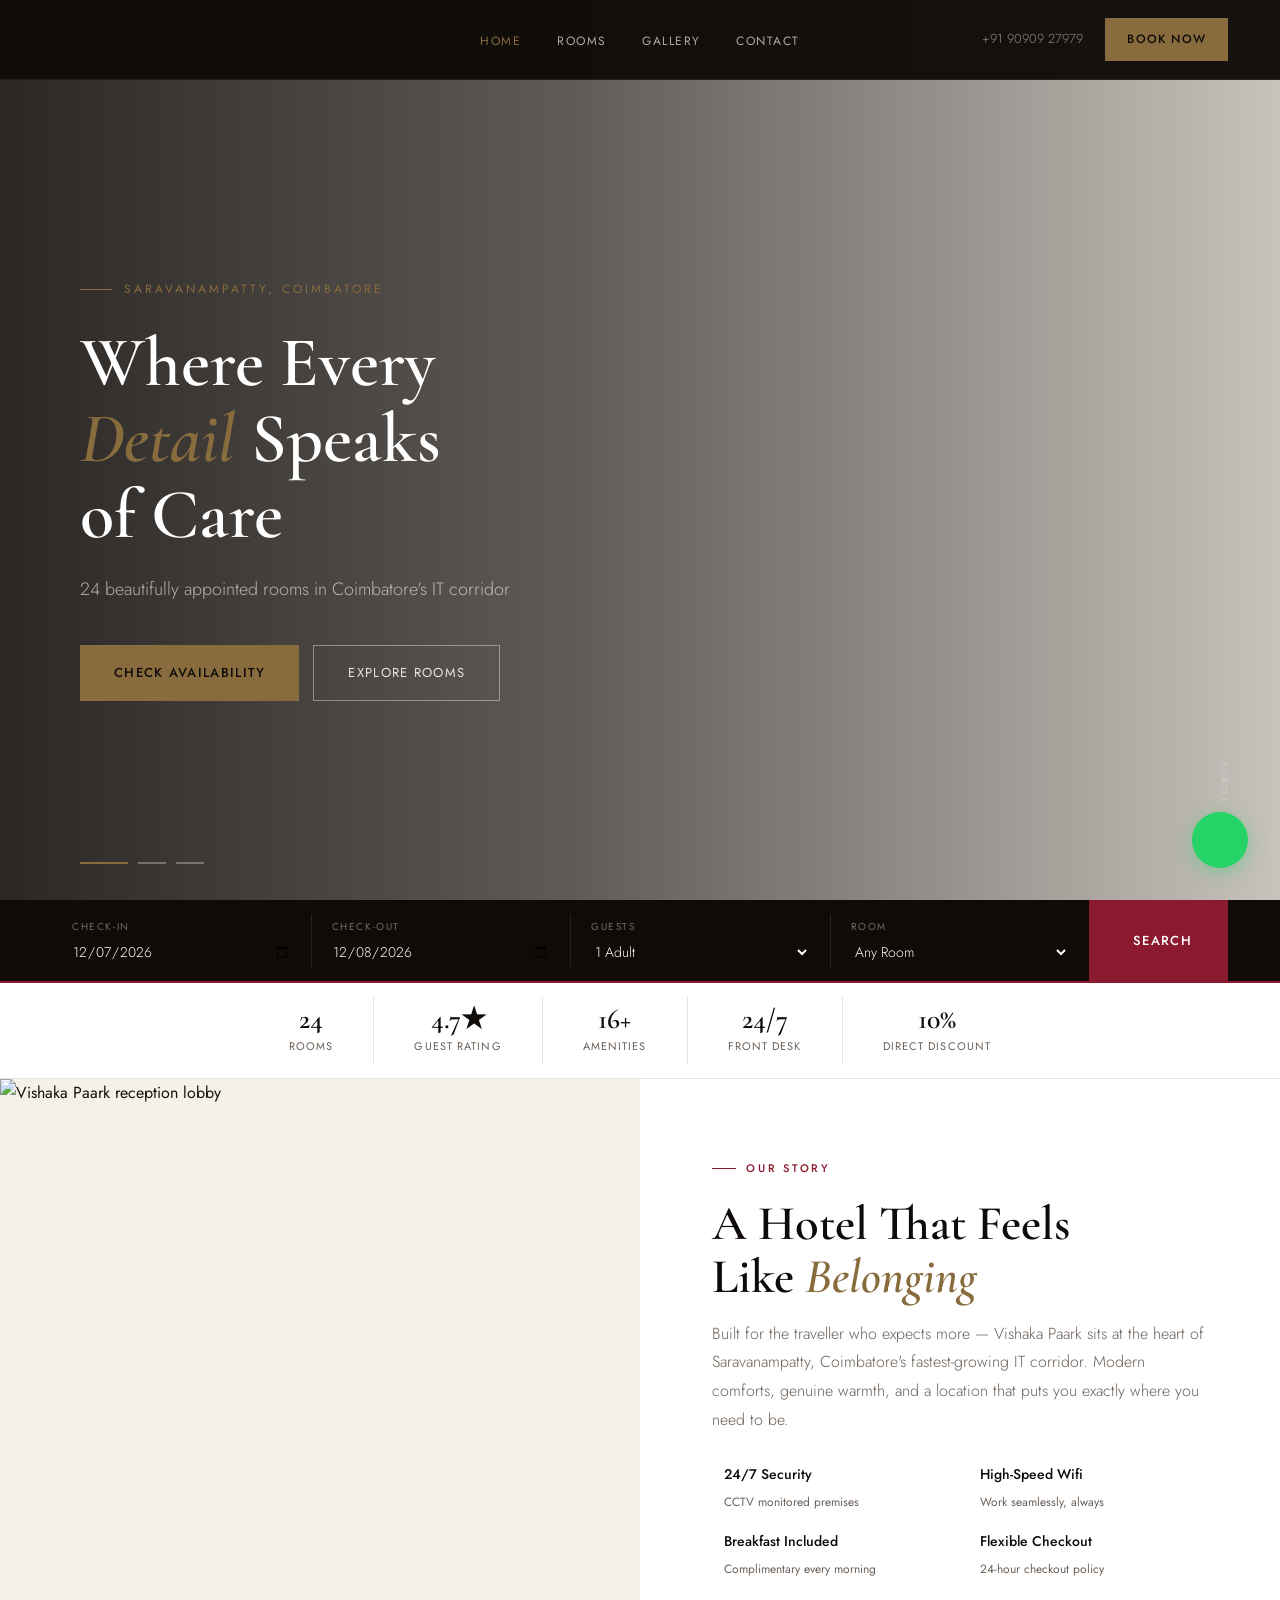
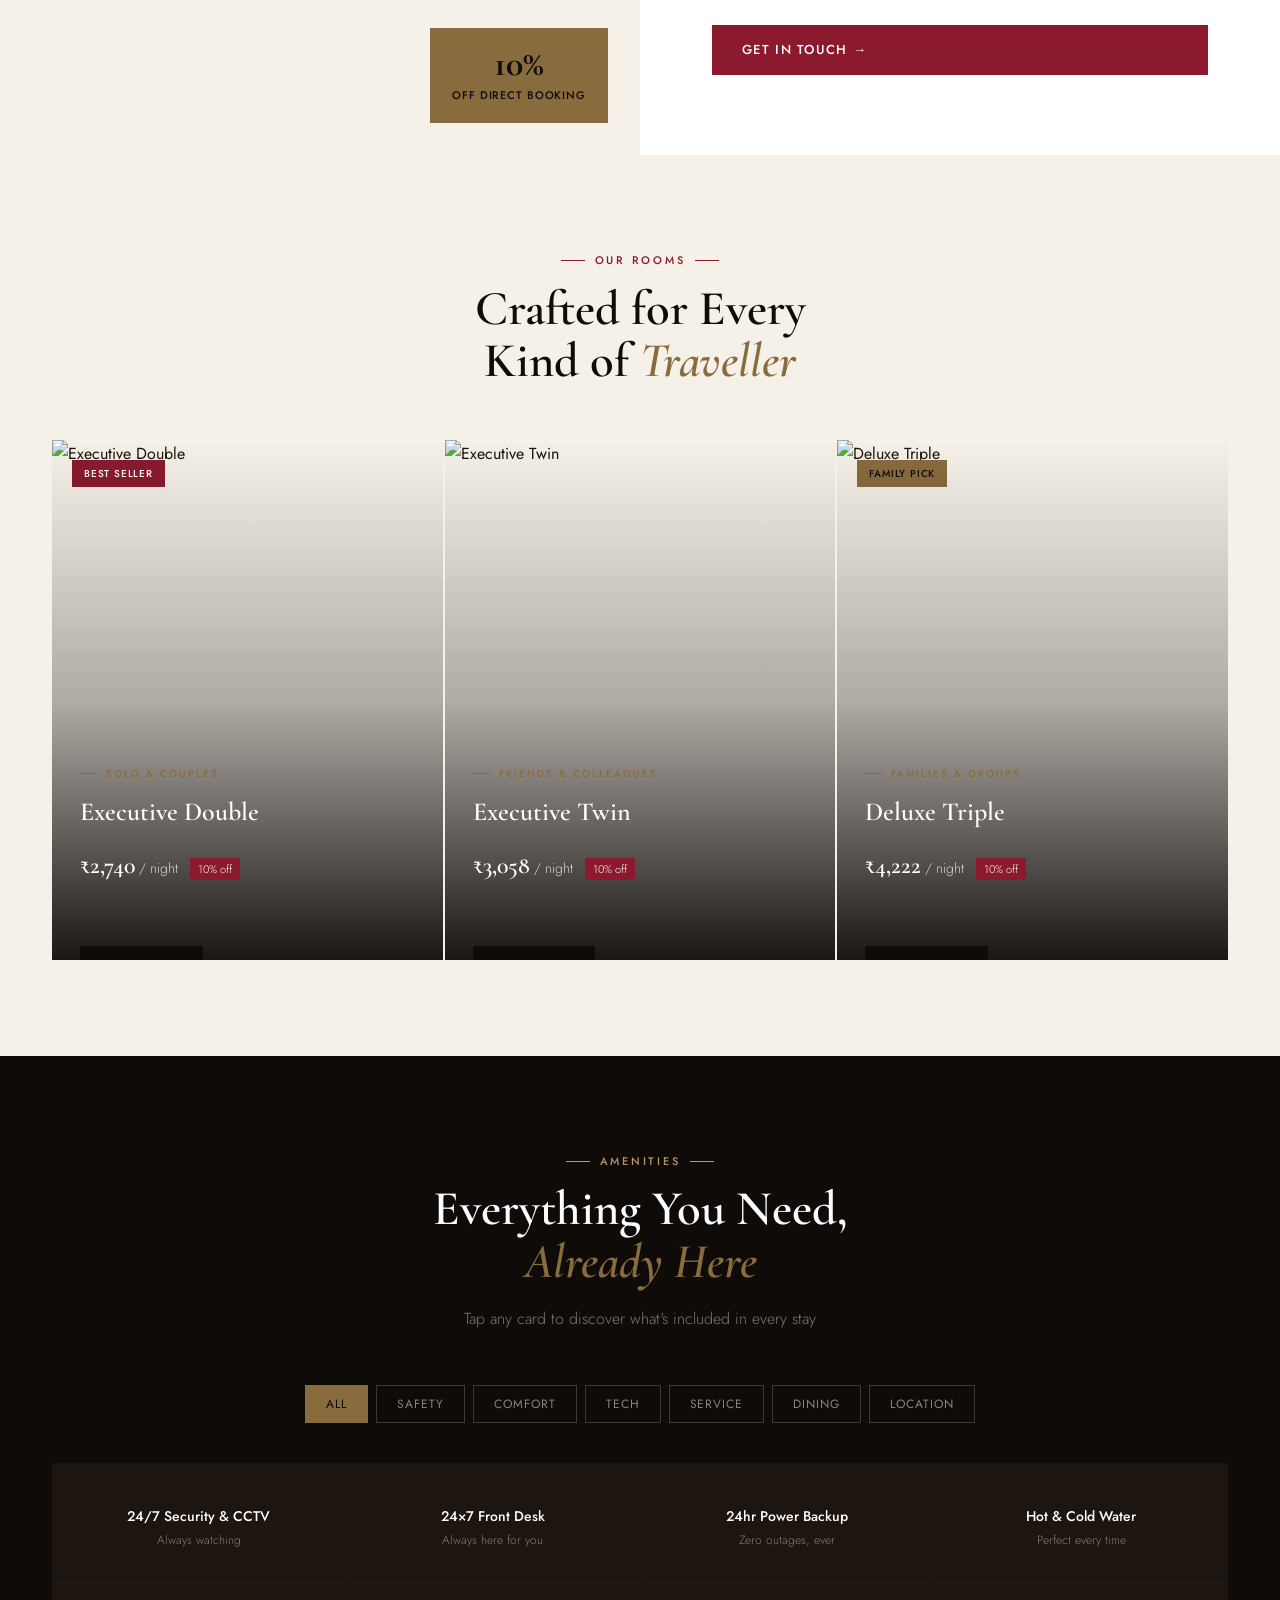
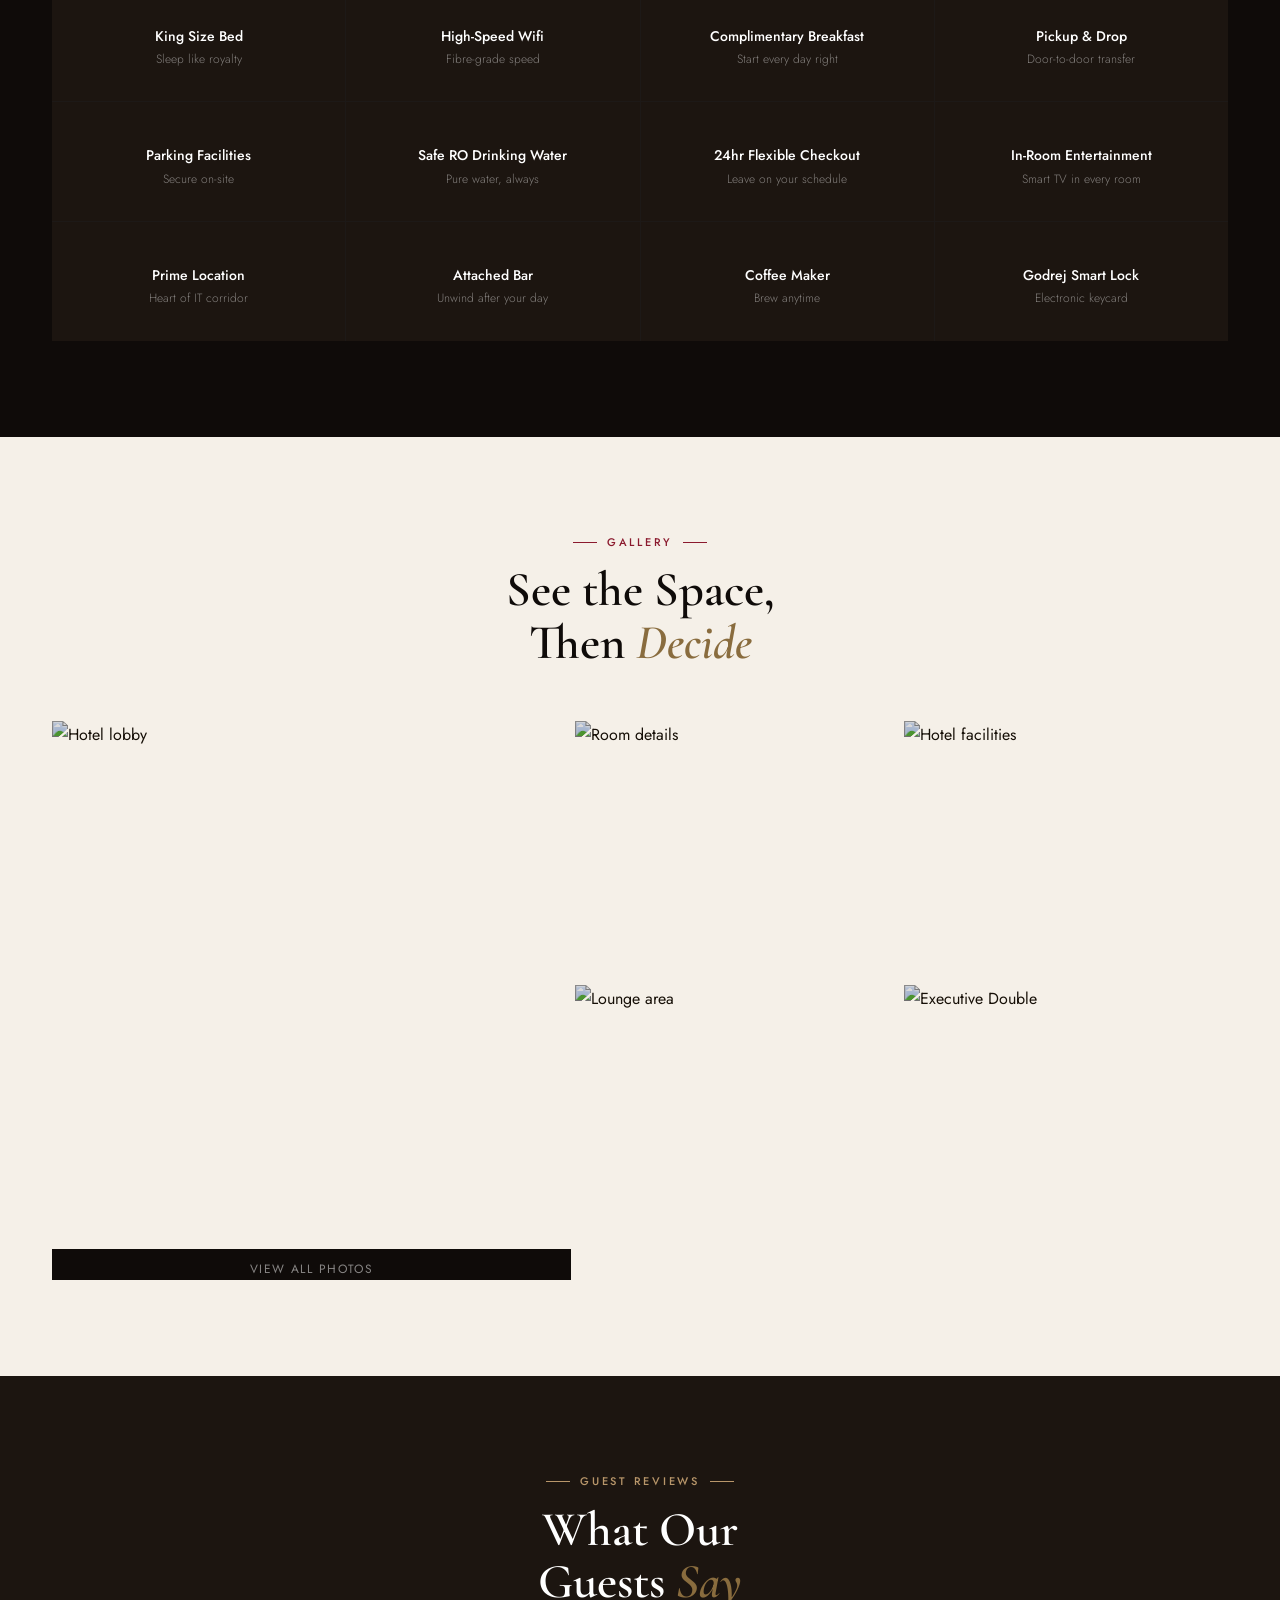
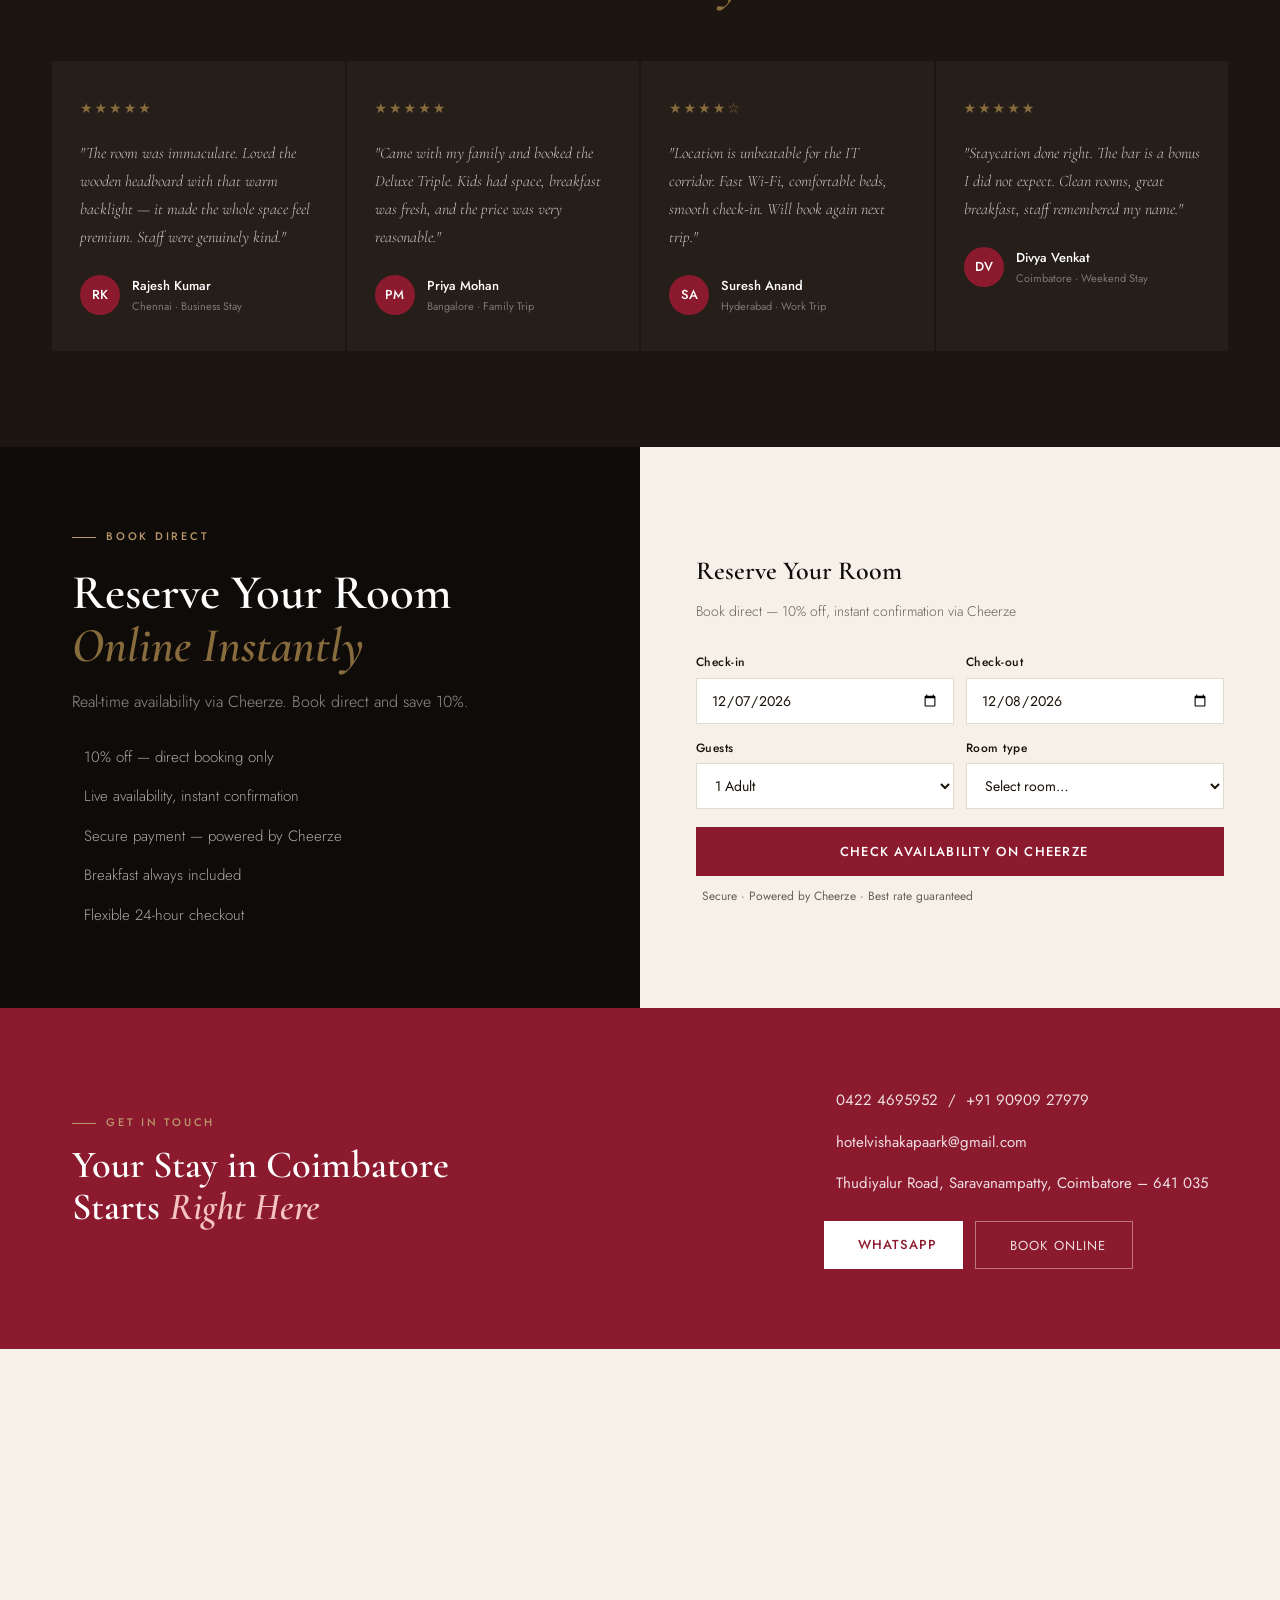
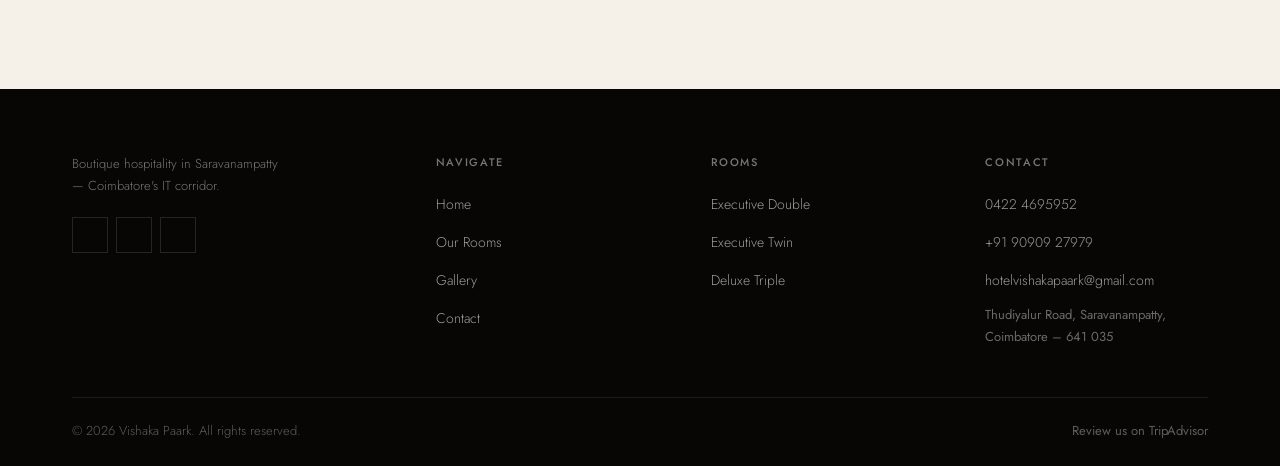
==== commit 84c11c25: "Update index.html" ====
--- a/index.html
+++ b/index.html
@@ -1,189 +1,235 @@
 <!DOCTYPE html>
 <html lang="en">
 <head>
-<meta charset="UTF-8"/><meta name="viewport" content="width=device-width,initial-scale=1.0"/>
+<meta charset="UTF-8"/>
+<meta name="viewport" content="width=device-width,initial-scale=1.0"/>
 <title>Vishaka Paark | Boutique Hotel in Saravanampatty, Coimbatore</title>
-<meta name="description" content="Vishaka Paark — 24 premium rooms in Saravanampatty, Coimbatore. Complimentary breakfast, high-speed wifi, 24/7 security, flexible 24hr checkout. Book direct and save 10%."/>
-<meta name="keywords" content="hotel coimbatore, hotel saravanampatty, vishaka paark, hotel near IT park coimbatore, budget hotel coimbatore"/>
+<meta name="description" content="Vishaka Paark — 24 premium rooms in Saravanampatty, Coimbatore. Complimentary breakfast, high-speed wifi, 24/7 security. Book direct and save 10%."/>
 <link rel="canonical" href="https://vishakapaark.com/"/>
-<meta property="og:title" content="Vishaka Paark | Boutique Hotel in Coimbatore"/>
-<meta property="og:description" content="24 premium rooms. Complimentary breakfast. 10% off when you book direct."/>
-<meta property="og:image" content="https://vishakapaark.com/wp-content/uploads/2025/09/about-img.png"/>
-<meta property="og:url" content="https://vishakapaark.com"/><meta property="og:type" content="website"/>
 <script type="application/ld+json">
 {"@context":"https://schema.org","@type":"Hotel","name":"Vishaka Paark",
-"description":"Boutique hotel in Saravanampatty, Coimbatore with 24 premium rooms, complimentary breakfast and flexible checkout.",
-"url":"https://vishakapaark.com","telephone":"+919090927979","email":"hotelvishakapaark@gmail.com",
+"description":"Boutique hotel in Saravanampatty, Coimbatore with 24 premium rooms.","url":"https://vishakapaark.com",
+"telephone":"+919090927979","email":"hotelvishakapaark@gmail.com",
 "address":{"@type":"PostalAddress","streetAddress":"Thudiyalur Road, Saravanampatty","addressLocality":"Coimbatore","postalCode":"641035","addressCountry":"IN"},
 "geo":{"@type":"GeoCoordinates","latitude":11.079539,"longitude":76.999889},
 "aggregateRating":{"@type":"AggregateRating","ratingValue":"4.7","reviewCount":"48"},
-"priceRange":"₹₹","starRating":{"@type":"Rating","ratingValue":"3"},
+"priceRange":"₹₹",
 "amenityFeature":[
   {"@type":"LocationFeatureSpecification","name":"Free Wifi","value":true},
   {"@type":"LocationFeatureSpecification","name":"Breakfast Included","value":true},
   {"@type":"LocationFeatureSpecification","name":"Parking","value":true},
-  {"@type":"LocationFeatureSpecification","name":"24-hour front desk","value":true},
-  {"@type":"LocationFeatureSpecification","name":"Air conditioning","value":true},
-  {"@type":"LocationFeatureSpecification","name":"24-hour checkout","value":true}
-],
-"hasMap":"https://www.google.com/maps?q=11.079539,76.999889",
-"sameAs":["https://www.instagram.com/_hotel_vishaka_paark_","https://www.facebook.com/share/1Gbzoj2aPk/"]}
+  {"@type":"LocationFeatureSpecification","name":"24-hour front desk","value":true}
+]}
 </script>
 <link rel="preconnect" href="https://fonts.googleapis.com"/>
 <link rel="preconnect" href="https://fonts.gstatic.com" crossorigin/>
-<link href="https://fonts.googleapis.com/css2?family=Cormorant+Garamond:ital,wght@0,400;0,600;0,700;1,400;1,600&family=DM+Sans:opsz,wght@9..40,300;9..40,400;9..40,500&display=swap" rel="stylesheet"/>
+<link href="https://fonts.googleapis.com/css2?family=Cormorant+Garamond:ital,wght@0,300;0,400;0,600;0,700;1,300;1,400;1,600&family=Jost:wght@300;400;500&display=swap" rel="stylesheet"/>
 <link rel="stylesheet" href="https://cdn.jsdelivr.net/npm/@tabler/icons-webfont@latest/dist/tabler-icons.min.css"/>
 <link rel="stylesheet" href="./css/style.css"/>
 </head>
 <body data-page="home">
 
-<header id="navbar"></header>
-
-<main>
+<!-- NAVBAR -->
+<header class="navbar" id="navbar">
+  <a href="index.html" class="nav-logo">
+    <img src="https://vishakapaark.com/wp-content/uploads/2025/09/logo.svg" alt="Vishaka Paark" class="nav-logo-img" onerror="this.style.display='none'"/>
+  </a>
+  <nav class="nav-center">
+    <ul class="nav-links">
+      <li><a href="index.html" class="active">Home</a></li>
+      <li><a href="rooms.html">Rooms</a></li>
+      <li><a href="gallery.html">Gallery</a></li>
+      <li><a href="contact.html">Contact</a></li>
+    </ul>
+  </nav>
+  <div class="nav-right">
+    <a href="tel:+919090927979" class="nav-phone"><i class="ti ti-phone" aria-hidden="true"></i> +91 90909 27979</a>
+    <a href="#booking" class="btn-nav">Book Now</a>
+  </div>
+</header>
+
 <!-- HERO -->
-<section class="hero" aria-label="Welcome to Vishaka Paark">
-  <div class="hero-bg" role="img" aria-label="Vishaka Paark hotel room interior"></div>
-  <div class="hero-veil"></div>
-  <div class="hero-content">
-    <div class="hero-kicker">Saravanampatty, Coimbatore</div>
-    <h1 class="hero-h1">Where Every Detail<br>Speaks of <em>Care</em></h1>
-    <p class="hero-p">24 beautifully appointed rooms in Coimbatore's IT corridor — warm wood, crisp linen, and hospitality that remembers your name.</p>
-    <div class="hero-actions">
-      <a href="#booking" class="btn btn-gold btn-lg">Check Availability</a>
-      <a href="gallery.html" class="btn btn-outline btn-lg">View Gallery</a>
-    </div>
-    <div class="hero-trust">
-      <div class="trust-item"><i class="ti ti-star-filled" aria-hidden="true"></i> 4.7 Guest Rating</div>
-      <div class="trust-div"></div>
-      <div class="trust-item"><i class="ti ti-discount" aria-hidden="true"></i> 10% Off Direct</div>
-      <div class="trust-div"></div>
-      <div class="trust-item"><i class="ti ti-clock-24" aria-hidden="true"></i> Flexible Checkout</div>
-    </div>
-  </div>
+<section class="hero">
+  <div class="hero-slide active" style="background-image:url('https://vishakapaark.com/wp-content/uploads/2025/09/rdp_room2.png')"></div>
+  <div class="hero-slide" style="background-image:url('https://vishakapaark.com/wp-content/uploads/2025/09/about-img.png')"></div>
+  <div class="hero-slide" style="background-image:url('https://vishakapaark.com/wp-content/uploads/2025/09/rdp_room1.png')"></div>
+  <div class="hero-overlay"></div>
+  <div class="hero-body">
+    <p class="hero-tag">Saravanampatty, Coimbatore</p>
+    <h1 class="hero-h1">Where Every<br><em>Detail</em> Speaks<br>of Care</h1>
+    <p class="hero-sub">24 beautifully appointed rooms in Coimbatore's IT corridor</p>
+    <div class="hero-btns">
+      <a href="#booking" class="btn-gold-lg">Check Availability</a>
+      <a href="rooms.html" class="btn-white-outline">Explore Rooms</a>
+    </div>
+  </div>
+  <div class="hero-dots" id="heroDotsHome">
+    <span class="hero-dot active" onclick="goSlide(0)"></span>
+    <span class="hero-dot" onclick="goSlide(1)"></span>
+    <span class="hero-dot" onclick="goSlide(2)"></span>
+  </div>
+  <div class="hero-scroll"><span>Scroll</span><div class="hero-scroll-line"></div></div>
 </section>
 
 <!-- BOOKING BAR -->
-<div class="booking-bar" id="booking-bar" role="search" aria-label="Check room availability"></div>
-
-<!-- RIBBON -->
-<div id="ribbon" role="region" aria-label="Hotel highlights"></div>
+<div class="booking-bar" id="booking">
+  <div class="booking-bar-inner">
+    <div class="bb-field">
+      <label>Check-in</label>
+      <input type="date" id="ci"/>
+    </div>
+    <div class="bb-sep"></div>
+    <div class="bb-field">
+      <label>Check-out</label>
+      <input type="date" id="co"/>
+    </div>
+    <div class="bb-sep"></div>
+    <div class="bb-field">
+      <label>Guests</label>
+      <select id="guests">
+        <option>1 Adult</option>
+        <option>2 Adults</option>
+        <option>2 Adults + 1 Child</option>
+        <option>3 Adults</option>
+      </select>
+    </div>
+    <div class="bb-sep"></div>
+    <div class="bb-field">
+      <label>Room</label>
+      <select id="rtype">
+        <option value="">Any Room</option>
+        <option value="executive-double">Executive Double</option>
+        <option value="executive-twin">Executive Twin</option>
+        <option value="deluxe-triple">Deluxe Triple</option>
+      </select>
+    </div>
+    <button class="bb-btn" onclick="searchRooms()">
+      <i class="ti ti-search" aria-hidden="true"></i> Search
+    </button>
+  </div>
+</div>
+
+<!-- STATS -->
+<div class="stats-bar">
+  <div class="stat"><span class="stat-n">24</span><span class="stat-l">Rooms</span></div>
+  <div class="stat-sep"></div>
+  <div class="stat"><span class="stat-n">4.7★</span><span class="stat-l">Guest Rating</span></div>
+  <div class="stat-sep"></div>
+  <div class="stat"><span class="stat-n">16+</span><span class="stat-l">Amenities</span></div>
+  <div class="stat-sep"></div>
+  <div class="stat"><span class="stat-n">24/7</span><span class="stat-l">Front Desk</span></div>
+  <div class="stat-sep"></div>
+  <div class="stat"><span class="stat-n">10%</span><span class="stat-l">Direct Discount</span></div>
+</div>
 
 <!-- ABOUT -->
-<section aria-label="About Vishaka Paark">
-  <div class="about-split">
-    <div class="about-visual">
-      <img src="https://vishakapaark.com/wp-content/uploads/2025/09/about-img.png" alt="Vishaka Paark reception lobby with warm wood panelling and backlit gold logo" width="640" height="520" loading="lazy"/>
-      <div class="about-caption">
-        <span>Book direct and save on every stay</span>
-        <span class="caption-pill">10% Off Direct</span>
-      </div>
-    </div>
-    <div class="about-body" id="about-content"></div>
+<section class="about-sec">
+  <div class="about-img-col">
+    <img src="https://vishakapaark.com/wp-content/uploads/2025/09/about-img.png" alt="Vishaka Paark reception lobby" class="about-main-img"/>
+    <div class="about-badge">
+      <span class="ab-num">10%</span>
+      <span class="ab-txt">Off Direct Booking</span>
+    </div>
+  </div>
+  <div class="about-content">
+    <p class="sec-eyebrow">Our Story</p>
+    <h2 class="sec-h2">A Hotel That Feels<br>Like <em>Belonging</em></h2>
+    <p class="sec-p">Built for the traveller who expects more — Vishaka Paark sits at the heart of Saravanampatty, Coimbatore's fastest-growing IT corridor. Modern comforts, genuine warmth, and a location that puts you exactly where you need to be.</p>
+    <div class="about-feats">
+      <div class="af"><i class="ti ti-shield-check" aria-hidden="true"></i><div><strong>24/7 Security</strong><span>CCTV monitored premises</span></div></div>
+      <div class="af"><i class="ti ti-wifi" aria-hidden="true"></i><div><strong>High-Speed Wifi</strong><span>Work seamlessly, always</span></div></div>
+      <div class="af"><i class="ti ti-coffee" aria-hidden="true"></i><div><strong>Breakfast Included</strong><span>Complimentary every morning</span></div></div>
+      <div class="af"><i class="ti ti-clock-24" aria-hidden="true"></i><div><strong>Flexible Checkout</strong><span>24-hour checkout policy</span></div></div>
+    </div>
+    <a href="contact.html" class="btn-crimson-solid">Get in Touch &rarr;</a>
   </div>
 </section>
 
 <!-- ROOMS -->
-<section id="rooms" class="section section-alt" aria-label="Room types and pricing">
-  <div class="wrap">
-    <div class="section-head">
-      <div class="eyebrow">Our Rooms</div>
-      <h2>Crafted for Every<br>Kind of Traveller</h2>
-      <p>Crisp white linen, warm wood headboards backlit in amber, crimson throw accents — each room designed to feel refined and genuinely restful.</p>
-    </div>
-    <div class="rooms-grid" id="rooms-grid"></div>
-  </div>
+<section class="rooms-sec">
+  <div class="sec-head center">
+    <p class="sec-eyebrow">Our Rooms</p>
+    <h2 class="sec-h2">Crafted for Every<br>Kind of <em>Traveller</em></h2>
+  </div>
+  <div class="rooms-grid" id="rooms-grid"></div>
 </section>
 
 <!-- FACILITIES -->
-<section id="facilities" class="section" aria-label="Hotel amenities and facilities">
-  <div class="wrap">
-    <div class="section-head center">
-      <div class="eyebrow center">Amenities</div>
-      <h2>Everything You Need,<br><em>Already Here</em></h2>
-      <p>Tap any card to discover what's included in every stay at Vishaka Paark.</p>
-    </div>
-    <div class="facilities-filter" id="facilities-filter"></div>
-    <div class="facilities-grid" id="facilities-grid"></div>
-  </div>
+<section class="fac-sec">
+  <div class="sec-head center">
+    <p class="sec-eyebrow">Amenities</p>
+    <h2 class="sec-h2">Everything You Need,<br><em>Already Here</em></h2>
+    <p class="sec-p center">Tap any card to discover what's included in every stay</p>
+  </div>
+  <div class="fac-filter" id="fac-filter"></div>
+  <div class="fac-grid" id="fac-grid"></div>
 </section>
 
 <!-- GALLERY -->
-<section class="section section-alt" aria-label="Hotel photo gallery">
-  <div class="wrap">
-    <div class="section-head">
-      <div class="eyebrow">Gallery</div>
-      <h2>See the Space,<br>Then Decide</h2>
-    </div>
-    <div class="gallery-grid" id="gallery-grid"></div>
-  </div>
+<section class="gal-sec">
+  <div class="sec-head center">
+    <p class="sec-eyebrow">Gallery</p>
+    <h2 class="sec-h2">See the Space,<br>Then <em>Decide</em></h2>
+  </div>
+  <div class="gal-grid" id="gal-grid"></div>
 </section>
 
 <!-- TESTIMONIALS -->
-<section class="section" aria-label="Guest testimonials">
-  <div class="wrap">
-    <div class="section-head center">
-      <div class="eyebrow center">Guest Reviews</div>
-      <h2>Heard Directly<br>from Our Guests</h2>
-    </div>
-    <div class="testi-grid" id="testi-grid"></div>
-  </div>
-</section>
-
-<!-- ONLINE BOOKING (Cheerze) -->
-<section id="booking" class="booking-section" aria-label="Online room booking">
-  <div class="wrap">
-    <div class="booking-grid">
-      <div class="booking-info">
-        <div class="eyebrow gold">Book Direct</div>
-        <h2>Reserve Your Room<br><em>Online Instantly</em></h2>
-        <p>Book direct through our website and get an exclusive 10% discount. Real-time availability powered by Cheerze — instant confirmation, no waiting.</p>
-        <div class="booking-perks">
-          <div class="perk"><i class="ti ti-discount" aria-hidden="true"></i> 10% off when you book direct</div>
-          <div class="perk"><i class="ti ti-calendar-check" aria-hidden="true"></i> Live availability — no guessing</div>
-          <div class="perk"><i class="ti ti-shield-check" aria-hidden="true"></i> Secure payment via Cheerze</div>
-          <div class="perk"><i class="ti ti-clock-24" aria-hidden="true"></i> Flexible 24-hour checkout</div>
-          <div class="perk"><i class="ti ti-coffee" aria-hidden="true"></i> Breakfast always included</div>
-          <div class="perk"><i class="ti ti-brand-whatsapp" aria-hidden="true"></i> WhatsApp confirmation instantly</div>
-        </div>
-      </div>
-      <div class="booking-widget-wrap">
-        <div id="booking-widget"></div>
-      </div>
-    </div>
+<section class="testi-sec">
+  <div class="sec-head center">
+    <p class="sec-eyebrow">Guest Reviews</p>
+    <h2 class="sec-h2 white">What Our<br>Guests <em>Say</em></h2>
+  </div>
+  <div class="testi-grid" id="testi-grid"></div>
+</section>
+
+<!-- BOOKING WIDGET -->
+<section class="bw-sec">
+  <div class="bw-left">
+    <p class="sec-eyebrow gold">Book Direct</p>
+    <h2 class="sec-h2 white">Reserve Your Room<br><em>Online Instantly</em></h2>
+    <p class="sec-p light">Real-time availability via Cheerze. Book direct and save 10%.</p>
+    <ul class="bw-perks">
+      <li><i class="ti ti-discount" aria-hidden="true"></i> 10% off — direct booking only</li>
+      <li><i class="ti ti-calendar-check" aria-hidden="true"></i> Live availability, instant confirmation</li>
+      <li><i class="ti ti-shield-check" aria-hidden="true"></i> Secure payment — powered by Cheerze</li>
+      <li><i class="ti ti-coffee" aria-hidden="true"></i> Breakfast always included</li>
+      <li><i class="ti ti-clock-24" aria-hidden="true"></i> Flexible 24-hour checkout</li>
+    </ul>
+  </div>
+  <div class="bw-right">
+    <div class="bw-card" id="booking-widget"></div>
   </div>
 </section>
 
 <!-- CTA -->
-<section class="cta-strip" aria-label="Contact Vishaka Paark">
-  <div class="cta-inner">
-    <div class="cta-left">
-      <div class="eyebrow gold">Get in Touch</div>
-      <h2>Your Stay in Coimbatore<br>Starts <em>Right Here</em></h2>
-    </div>
-    <div class="cta-right" id="cta-contact"></div>
-  </div>
+<section class="cta-sec">
+  <div class="cta-left">
+    <p class="sec-eyebrow gold">Get in Touch</p>
+    <h2 class="sec-h2 white">Your Stay in Coimbatore<br>Starts <em>Right Here</em></h2>
+  </div>
+  <div class="cta-right" id="cta-contact"></div>
 </section>
 
 <!-- MAP -->
-<div style="height:300px;overflow:hidden">
+<div class="map-wrap">
   <iframe src="https://www.google.com/maps/embed?pb=!1m17!1m12!1m3!1d3915.453494330426!2d76.99795197504629!3d11.079539889088212!2m3!1f0!2f0!3f0!3m2!1i1024!2i768!4f13.1!3m2!1m1!2zMTHCsDA0JzQ2LjMiTiA3N8KwMDAnMDEuOSJF!5e0!3m2!1sen!2sin!4v1757509116775!5m2!1sen!2sin"
-    width="100%" height="300" style="border:0;display:block;filter:grayscale(0.2)"
-    allowfullscreen loading="lazy" title="Vishaka Paark on Google Maps"></iframe>
-</div>
-</main>
-
-<footer id="footer"></footer>
-
-<!-- Lightbox -->
-<div class="lightbox" id="lightbox" role="dialog" aria-label="Photo viewer">
-  <span class="lb-close" onclick="closeLightbox()" aria-label="Close">&times;</span>
-  <div class="lb-prev" onclick="lbNav(-1)" aria-label="Previous"><i class="ti ti-chevron-left"></i></div>
-  <img src="" alt="" />
-  <div class="lb-next" onclick="lbNav(1)" aria-label="Next"><i class="ti ti-chevron-right"></i></div>
-</div>
-
-<!-- WhatsApp FAB -->
-<a href="#" id="wa-fab" class="wa-fab" target="_blank" rel="noopener" aria-label="Chat on WhatsApp">
+    width="100%" height="340" style="border:0;display:block;filter:grayscale(0.15)" allowfullscreen loading="lazy" title="Vishaka Paark location"></iframe>
+</div>
+
+<!-- FOOTER -->
+<footer class="footer" id="footer"></footer>
+
+<!-- LIGHTBOX -->
+<div class="lightbox" id="lightbox">
+  <span class="lb-close" onclick="closeLb()">&times;</span>
+  <button class="lb-prev" onclick="lbNav(-1)"><i class="ti ti-chevron-left" aria-hidden="true"></i></button>
+  <img src="" alt="" id="lb-img"/>
+  <button class="lb-next" onclick="lbNav(1)"><i class="ti ti-chevron-right" aria-hidden="true"></i></button>
+</div>
+
+<!-- WA FAB -->
+<a href="https://wa.me/919090927979?text=Hi%2C+I+would+like+to+book+a+room+at+Vishaka+Paark" class="wa-fab" target="_blank" rel="noopener" aria-label="WhatsApp">
   <i class="ti ti-brand-whatsapp" aria-hidden="true"></i>
 </a>
 
--- a/css/style.css
+++ b/css/style.css
@@ -1,635 +1,649 @@
-/* ================================================================
-   VISHAKA PAARK  —  style.css
-   Brand colors pixel-extracted from physical logo photograph
-   ================================================================ */
-
-@import url('https://fonts.googleapis.com/css2?family=Cormorant+Garamond:ital,wght@0,400;0,500;0,600;0,700;1,400;1,600&family=DM+Sans:opsz,wght@9..40,300;9..40,400;9..40,500&display=swap');
-
-/* ── BRAND TOKENS ──────────────────────────────────────────── */
+/* VISHAKA PAARK — style.css v4.0 — Luxury Hotel Standard */
+@import url('https://fonts.googleapis.com/css2?family=Cormorant+Garamond:ital,wght@0,300;0,400;0,600;0,700;1,300;1,400;1,600&family=Jost:wght@300;400;500&display=swap');
+
 :root {
-  /* Extracted from physical logo photo */
-  --gold:      #896C3E;   /* Logo lettering — pixel-exact antique brass  */
-  --gold-glow: #9B7B49;   /* Backlit letter glow — hover states           */
-  --gold-lt:   #B8966A;   /* Gold on light backgrounds                    */
-  --gold-pale: #F0E8D8;   /* Very light gold tint for backgrounds         */
-  --charcoal:  #0F0B09;   /* Logo surround — navbar, hero, footer         */
-  --charcoal2: #1A1410;   /* Slightly lighter charcoal for layering       */
-  --crimson:   #8B1A2E;   /* Room bed throws — CTA buttons, accents       */
-  --crimson-d: #6E1424;   /* Crimson hover/pressed state                  */
-  --wood:      #6B4226;   /* Headboard panels — secondary accent          */
-  --ivory:     #F5F0E8;   /* Lobby walls — page background                */
-  --ivory-d:   #EDE8DF;   /* Slightly darker ivory for alternating secs   */
-  --white:     #FFFFFF;
-  --text-body: #3D3028;   /* Warm dark brown for body copy                */
-  --text-muted:#8A8078;   /* Secondary / caption text                     */
-  --border:    rgba(15,11,9,0.09);
-  --border-gold: rgba(137,108,62,0.25);
-
-  --r:   3px;             /* border-radius default                        */
-  --r-lg:8px;
-  --shadow-card: 0 2px 12px rgba(15,11,9,0.08), 0 1px 3px rgba(15,11,9,0.05);
-  --shadow-lifted: 0 16px 44px rgba(15,11,9,0.14), 0 4px 12px rgba(15,11,9,0.08);
-}
-
-/* ── RESET & BASE ──────────────────────────────────────────── */
-*, *::before, *::after { box-sizing: border-box; margin: 0; padding: 0; }
-html { scroll-behavior: smooth; font-size: 16px; }
-body {
-  font-family: 'DM Sans', sans-serif;
-  background: var(--ivory);
-  color: var(--text-body);
-  line-height: 1.65;
-  overflow-x: hidden;
-}
-img { display: block; max-width: 100%; }
-a  { color: inherit; text-decoration: none; }
-ul { list-style: none; }
-
-/* ── TYPOGRAPHY ────────────────────────────────────────────── */
-h1, h2, h3, h4 {
-  font-family: 'Cormorant Garamond', serif;
-  font-weight: 700;
-  line-height: 1.1;
-  color: var(--charcoal);
-}
-h1 { font-size: clamp(42px, 5.5vw, 68px); }
-h2 { font-size: clamp(30px, 3.8vw, 46px); }
-h3 { font-size: clamp(20px, 2.4vw, 28px); }
-h4 { font-size: 18px; }
-p  { font-size: 14px; line-height: 1.78; color: var(--text-muted); font-weight: 300; }
-
-em { font-style: italic; color: var(--gold); }
-strong { font-weight: 500; color: var(--charcoal); font-style: normal; }
-
-.eyebrow {
-  font-family: 'DM Sans', sans-serif;
-  font-size: 10px; font-weight: 500;
-  letter-spacing: 0.22em; text-transform: uppercase;
-  color: var(--crimson);
-  display: flex; align-items: center; gap: 10px;
-  margin-bottom: 12px;
-}
-.eyebrow::before {
-  content: ''; width: 22px; height: 1px;
-  background: currentColor; flex-shrink: 0;
-}
-.eyebrow.gold { color: var(--gold); }
-.eyebrow.gold::before { background: var(--gold); }
-.eyebrow.center { justify-content: center; }
-.eyebrow.center::before,
-.eyebrow.center::after { content: ''; width: 22px; height: 1px; background: currentColor; }
-
-/* ── BUTTONS ───────────────────────────────────────────────── */
-.btn {
-  display: inline-flex; align-items: center; gap: 7px;
-  font-family: 'DM Sans', sans-serif;
-  font-size: 11px; font-weight: 500;
-  letter-spacing: 0.1em; text-transform: uppercase;
-  padding: 12px 24px; border-radius: var(--r);
-  border: none; cursor: pointer;
-  transition: background 0.2s, color 0.2s, border-color 0.2s, transform 0.15s;
-  text-decoration: none; white-space: nowrap;
-}
-.btn:active { transform: scale(0.98); }
-.btn-lg { padding: 14px 28px; font-size: 12px; }
-.btn-sm { padding: 8px 16px; font-size: 10px; }
-
-.btn-gold     { background: var(--gold);     color: var(--charcoal); }
-.btn-gold:hover { background: var(--gold-glow); }
-.btn-crimson  { background: var(--crimson);  color: var(--white); }
-.btn-crimson:hover { background: var(--crimson-d); }
-.btn-dark     { background: var(--charcoal); color: var(--white); }
-.btn-dark:hover { background: var(--crimson); }
-.btn-white    { background: var(--white);    color: var(--crimson); }
-.btn-white:hover { background: var(--gold-pale); color: var(--charcoal); }
-.btn-outline  { background: transparent; border: 1px solid rgba(255,255,255,0.28); color: rgba(255,255,255,0.7); }
-.btn-outline:hover { border-color: var(--gold); color: var(--gold); }
-.btn-outline-dark { background: transparent; border: 1px solid var(--border); color: var(--text-body); }
-.btn-outline-dark:hover { border-color: var(--gold); color: var(--gold); }
-
-/* ── LAYOUT ────────────────────────────────────────────────── */
-.section { padding: 80px 48px; }
-.section-alt { background: var(--white); }
-.section-dark { background: var(--charcoal); }
-.section-dark h2, .section-dark h3, .section-dark h4 { color: var(--white); }
-.section-dark p { color: rgba(255,255,255,0.45); }
-
-.wrap { max-width: 1200px; margin: 0 auto; }
-
-.section-head { margin-bottom: 52px; }
-.section-head.center { text-align: center; }
-.section-head.center .eyebrow { justify-content: center; }
-.section-head.center .eyebrow::after { content: ''; width: 22px; height: 1px; background: currentColor; }
-.section-head h2 { margin: 10px 0 14px; }
-.section-head p { max-width: 520px; }
-.section-head.center p { margin: 0 auto; }
-
-/* ── NAVBAR ────────────────────────────────────────────────── */
-.navbar {
-  position: sticky; top: 0; z-index: 1000;
-  display: flex; align-items: center; justify-content: space-between;
-  padding: 0 48px; height: 68px;
-  background: rgba(15,11,9,0.97);
-  backdrop-filter: blur(12px);
-  border-bottom: 1px solid var(--border-gold);
-}
-.nav-logo { display: flex; align-items: center; gap: 11px; text-decoration: none; }
-.logo-mark { flex-shrink: 0; }
-.logo-text { display: flex; flex-direction: column; line-height: 1; }
-.logo-name {
-  font-family: 'Cormorant Garamond', serif;
-  font-size: 20px; font-weight: 600;
-  color: var(--gold); letter-spacing: 0.03em;
-}
-.logo-sub {
-  font-size: 8px; letter-spacing: 0.24em; text-transform: uppercase;
-  color: rgba(255,255,255,0.28); font-weight: 400; margin-top: 3px;
-}
-.nav-links { display: flex; gap: 28px; }
-.nav-links a {
-  font-size: 11px; font-weight: 400; letter-spacing: 0.12em; text-transform: uppercase;
-  color: rgba(255,255,255,0.52); transition: color 0.2s;
-}
-.nav-links a:hover, .nav-links a.active { color: var(--gold); }
-.nav-right { display: flex; align-items: center; gap: 18px; }
-.nav-phone {
-  font-size: 12px; color: rgba(255,255,255,0.38); font-weight: 300;
-  display: flex; align-items: center; gap: 6px; text-decoration: none; transition: color 0.2s;
-}
-.nav-phone i { color: var(--gold); font-size: 15px; }
-.nav-phone:hover { color: var(--gold); }
-
-/* ── HERO ──────────────────────────────────────────────────── */
-.hero {
-  position: relative; min-height: 620px;
-  display: flex; align-items: center;
-  background: var(--charcoal); overflow: hidden;
-}
-.hero-bg {
-  position: absolute; inset: 0;
-  background-image: url('https://vishakapaark.com/wp-content/uploads/2025/09/rdp_room1.png');
-  background-size: cover; background-position: center 35%;
-  opacity: 0.28; transform: scale(1.04);
-  transition: transform 9s ease, opacity 1.2s ease;
-}
-.hero-bg.loaded { transform: scale(1); opacity: 0.28; }
-.hero-veil {
-  position: absolute; inset: 0;
-  background: linear-gradient(108deg, rgba(15,11,9,0.97) 30%, rgba(15,11,9,0.5) 65%, rgba(15,11,9,0.18) 100%);
-}
-.hero-content {
-  position: relative; z-index: 2;
-  padding: 60px 60px 80px; max-width: 640px;
-}
-.hero-kicker {
-  display: flex; align-items: center; gap: 10px;
-  font-size: 10px; letter-spacing: 0.22em; text-transform: uppercase;
-  color: var(--gold); font-weight: 500; margin-bottom: 22px;
-}
-.hero-kicker::before { content: ''; width: 28px; height: 1px; background: var(--gold); flex-shrink: 0; }
-.hero-h1 { color: var(--white); margin-bottom: 20px; }
-.hero-h1 em  { color: var(--gold); }
-.hero-h1 .cr { color: #d46070; }
-.hero-p {
-  font-size: 15px; color: rgba(255,255,255,0.5); line-height: 1.78;
-  font-weight: 300; max-width: 450px; margin-bottom: 38px;
-}
-.hero-actions { display: flex; gap: 12px; flex-wrap: wrap; margin-bottom: 40px; }
-.hero-trust { display: flex; align-items: center; gap: 14px; flex-wrap: wrap; }
-.trust-item {
-  display: flex; align-items: center; gap: 6px;
-  font-size: 11px; color: rgba(255,255,255,0.38); font-weight: 300;
-}
-.trust-item i { color: var(--gold); font-size: 14px; }
-.trust-div { width: 1px; height: 14px; background: rgba(255,255,255,0.15); }
-
-/* ── BOOKING BAR ───────────────────────────────────────────── */
-.booking-bar {
-  background: var(--charcoal2);
-  border-bottom: 2px solid var(--crimson);
-  padding: 16px 48px;
-}
-.bar-inner {
-  max-width: 1200px; margin: 0 auto;
-  display: flex; align-items: flex-end; gap: 12px; flex-wrap: wrap;
-}
-.bar-title {
-  font-size: 10px; letter-spacing: 0.18em; text-transform: uppercase;
-  color: var(--gold); font-weight: 500;
-  display: flex; align-items: center; gap: 6px;
-  padding-bottom: 8px; white-space: nowrap; margin-right: 4px;
-}
-.bar-title i { font-size: 15px; }
-.bar-field { display: flex; flex-direction: column; gap: 4px; }
-.bar-field label {
-  font-size: 9px; letter-spacing: 0.12em; text-transform: uppercase;
-  color: rgba(255,255,255,0.28); font-weight: 400;
-}
-.bar-field input,
-.bar-field select {
-  background: rgba(255,255,255,0.06);
-  border: 1px solid rgba(255,255,255,0.1);
-  color: var(--white);
-  font-family: 'DM Sans', sans-serif; font-size: 13px;
-  padding: 8px 12px; border-radius: var(--r); outline: none; width: 140px;
-  transition: border-color 0.2s;
-}
-.bar-field input:focus, .bar-field select:focus { border-color: var(--gold); }
-.bar-field select option { background: var(--charcoal); }
-.bar-sep { width: 1px; height: 34px; background: rgba(255,255,255,0.08); flex-shrink: 0; }
-.bar-btn { padding: 13px 22px; }
-#bar-nights-display {
-  font-size: 10px; color: var(--gold); letter-spacing: 0.08em;
-  padding-bottom: 10px; white-space: nowrap;
-}
-
-/* ── RIBBON STATS ──────────────────────────────────────────── */
-.ribbon { background: var(--crimson); padding: 0 48px; }
-.ribbon-inner {
-  max-width: 1200px; margin: 0 auto;
-  display: flex; justify-content: space-around; align-items: center;
-  padding: 20px 0; flex-wrap: wrap; gap: 16px;
-}
-.ribbon-item { text-align: center; }
-.ribbon-num {
-  font-family: 'Cormorant Garamond', serif;
-  font-size: 28px; font-weight: 700; color: var(--white); line-height: 1;
-}
-.ribbon-lbl {
-  font-size: 10px; letter-spacing: 0.12em; text-transform: uppercase;
-  color: rgba(255,255,255,0.5); margin-top: 4px;
-}
-.ribbon-div { width: 1px; height: 28px; background: rgba(255,255,255,0.18); }
-
-/* ── ABOUT SPLIT ───────────────────────────────────────────── */
-.about-split { display: grid; grid-template-columns: 1fr 1fr; min-height: 520px; }
-.about-visual { position: relative; overflow: hidden; }
-.about-visual img { width: 100%; height: 100%; object-fit: cover; display: block; }
-.about-caption {
-  position: absolute; bottom: 0; left: 0; right: 0;
-  background: rgba(15,11,9,0.85); padding: 16px 22px;
-  display: flex; align-items: center; justify-content: space-between;
-}
-.about-caption span { font-size: 13px; color: rgba(255,255,255,0.55); font-weight: 300; }
-.caption-pill {
-  background: var(--gold); color: var(--charcoal);
-  font-size: 10px; font-weight: 500; padding: 5px 13px;
-  border-radius: var(--r); letter-spacing: 0.06em; text-transform: uppercase;
-}
-.about-body {
-  background: var(--white); padding: 72px 56px;
-  display: flex; flex-direction: column; justify-content: center;
-}
-.about-body h2 { margin: 10px 0 18px; }
-.about-body .lead { font-size: 14px; color: #5a5248; line-height: 1.8; font-weight: 300; margin-bottom: 30px; }
-.about-pts { display: grid; grid-template-columns: 1fr 1fr; gap: 14px; margin-bottom: 32px; }
-.apt { display: flex; align-items: flex-start; gap: 10px; }
-.apt-icon {
-  width: 32px; height: 32px; border-radius: var(--r);
-  background: rgba(139,26,46,0.08);
-  display: flex; align-items: center; justify-content: center;
-  color: var(--crimson); font-size: 15px; flex-shrink: 0;
-}
-.apt-text strong { display: block; font-size: 12px; font-weight: 500; color: var(--charcoal); margin-bottom: 2px; font-style: normal; }
-.apt-text span { font-size: 11px; color: var(--text-muted); }
-
-/* ── ROOMS ─────────────────────────────────────────────────── */
-.rooms-grid { display: grid; grid-template-columns: repeat(3,1fr); gap: 22px; }
-.room-card {
-  background: var(--white); border-radius: var(--r-lg);
-  overflow: hidden; border: 1px solid var(--border);
-  box-shadow: var(--shadow-card);
-  transition: transform 0.25s, box-shadow 0.25s; cursor: pointer;
-}
-.room-card:hover { transform: translateY(-6px); box-shadow: var(--shadow-lifted); }
-.room-img-box { height: 220px; overflow: hidden; position: relative; }
-.room-img { width: 100%; height: 100%; object-fit: cover; transition: transform 0.45s; }
-.room-card:hover .room-img { transform: scale(1.06); }
-.room-pill {
-  position: absolute; top: 12px; left: 12px;
-  font-size: 9px; font-weight: 500; letter-spacing: 0.1em; text-transform: uppercase;
-  padding: 4px 10px; border-radius: var(--r);
-}
-.pill-crimson { background: var(--crimson); color: var(--white); }
-.pill-gold    { background: var(--gold);    color: var(--charcoal); }
-.room-body { padding: 20px 22px 22px; }
-.room-for { font-size: 10px; letter-spacing: 0.14em; text-transform: uppercase; color: var(--crimson); font-weight: 500; margin-bottom: 4px; }
-.room-name { font-family: 'Cormorant Garamond', serif; font-size: 22px; font-weight: 700; color: var(--charcoal); margin-bottom: 8px; }
-.room-desc { font-size: 12px; color: var(--text-muted); line-height: 1.65; margin-bottom: 12px; font-weight: 300; }
-.room-tags { display: flex; flex-wrap: wrap; gap: 5px; margin-bottom: 16px; }
-.rtag {
-  display: inline-flex; align-items: center; gap: 4px;
-  font-size: 10px; color: var(--text-muted);
-  background: var(--ivory); padding: 4px 8px; border-radius: var(--r);
-}
-.rtag i { font-size: 11px; color: var(--wood); }
-.room-foot {
-  border-top: 1px solid var(--border); padding-top: 14px;
-  display: flex; align-items: center; justify-content: space-between;
-}
-.price-row { display: flex; align-items: baseline; gap: 6px; margin-bottom: 3px; }
-.price-main { font-family: 'Cormorant Garamond', serif; font-size: 22px; font-weight: 700; color: var(--charcoal); }
-.price-night { font-size: 11px; color: #bbb; font-weight: 300; }
-.price-off { background: rgba(139,26,46,0.1); color: var(--crimson); font-size: 10px; font-weight: 500; padding: 3px 7px; border-radius: var(--r); }
-.price-was { font-size: 11px; color: #ccc; text-decoration: line-through; }
-
-/* ── FACILITIES ────────────────────────────────────────────── */
-.facilities-filter {
-  display: flex; gap: 8px; flex-wrap: wrap;
-  margin-bottom: 32px; justify-content: center;
-}
-.filt-btn {
-  padding: 7px 16px; border-radius: 20px;
-  font-size: 11px; font-weight: 400; letter-spacing: 0.06em;
-  border: 1px solid var(--border); color: var(--text-muted);
-  background: var(--white); cursor: pointer;
-  transition: all 0.18s; font-family: 'DM Sans', sans-serif;
-}
-.filt-btn:hover { border-color: var(--gold); color: var(--gold); }
-.filt-btn.active { background: var(--charcoal); color: var(--gold); border-color: var(--charcoal); }
-.facilities-grid { display: grid; grid-template-columns: repeat(4,1fr); gap: 14px; }
-.fac-card {
-  background: var(--white); border: 1px solid var(--border);
-  border-radius: var(--r-lg); overflow: hidden;
-  transition: transform 0.25s, box-shadow 0.25s, border-color 0.2s;
-  cursor: pointer; position: relative;
-}
-.fac-card.hidden { display: none; }
-.fac-card:hover { transform: translateY(-5px); box-shadow: var(--shadow-lifted); border-color: var(--border-gold); }
-.fac-card.expanded { transform: none; box-shadow: none; border-color: var(--gold); }
-.fac-front { padding: 22px 16px 18px; text-align: center; }
-.fac-icon-ring {
-  width: 56px; height: 56px; border-radius: 50%;
-  border: 1.5px solid var(--border-gold);
-  background: var(--gold-pale);
-  display: flex; align-items: center; justify-content: center;
-  margin: 0 auto 12px;
-  transition: background 0.25s, border-color 0.25s, transform 0.3s cubic-bezier(0.34,1.56,0.64,1);
-}
-.fac-card:hover .fac-icon-ring { background: rgba(137,108,62,0.15); border-color: var(--gold); }
-.fac-card:hover .fac-icon-ring i { transform: scale(1.18); }
-.fac-icon-ring i { font-size: 22px; color: var(--gold); transition: transform 0.3s cubic-bezier(0.34,1.56,0.64,1); }
-.fac-name { font-size: 12px; font-weight: 500; color: var(--charcoal); line-height: 1.35; margin-bottom: 4px; }
-.fac-short { font-size: 10px; color: var(--text-muted); font-weight: 300; }
-.fac-expand {
-  max-height: 0; overflow: hidden;
-  transition: max-height 0.35s ease, padding 0.25s ease;
-  background: var(--charcoal); padding: 0 16px;
-}
-.fac-card.expanded .fac-expand { max-height: 120px; padding: 14px 16px; }
-.fac-expand p { font-size: 11px; color: rgba(255,255,255,0.6); line-height: 1.65; font-weight: 300; }
-.fac-expand .fac-tag {
-  display: inline-block; margin-top: 8px;
-  font-size: 9px; letter-spacing: 0.1em; text-transform: uppercase;
-  color: rgba(137,108,62,0.7); border: 1px solid rgba(137,108,62,0.3);
-  padding: 3px 8px; border-radius: 2px;
-}
-
-/* ── GALLERY ───────────────────────────────────────────────── */
-.gallery-grid {
-  display: grid;
-  grid-template-columns: 1.7fr 1fr 1fr;
-  grid-template-rows: 240px 240px;
-  gap: 6px;
-}
-.gal-item { overflow: hidden; border-radius: var(--r); cursor: pointer; position: relative; }
-.gal-item:first-child { grid-row: 1 / 3; }
-.gal-item img { width: 100%; height: 100%; object-fit: cover; transition: transform 0.45s; filter: brightness(0.88); }
-.gal-item:hover img { transform: scale(1.07); filter: brightness(1); }
-.gal-overlay {
-  position: absolute; inset: 0;
-  background: rgba(15,11,9,0); transition: background 0.25s;
-  display: flex; align-items: center; justify-content: center;
-}
-.gal-item:hover .gal-overlay { background: rgba(15,11,9,0.25); }
-.gal-overlay i { color: var(--gold); font-size: 28px; opacity: 0; transition: opacity 0.25s; }
-.gal-item:hover .gal-overlay i { opacity: 1; }
-.gal-more {
-  background: var(--charcoal); display: flex; flex-direction: column;
-  align-items: center; justify-content: center; gap: 8px; cursor: pointer;
-  border-radius: var(--r);
-}
-.gal-more i { font-size: 28px; color: var(--gold); }
-.gal-more span { font-size: 10px; color: rgba(255,255,255,0.4); letter-spacing: 0.1em; text-transform: uppercase; }
-
-/* ── TESTIMONIALS ──────────────────────────────────────────── */
-.testi-grid { display: grid; grid-template-columns: repeat(4,1fr); gap: 16px; }
-.testi-card {
-  background: var(--white); border: 1px solid var(--border);
-  border-radius: var(--r-lg); padding: 24px; box-shadow: var(--shadow-card);
-}
-.testi-stars { color: var(--gold); font-size: 13px; letter-spacing: 2px; margin-bottom: 14px; }
-.testi-quote {
-  font-family: 'Cormorant Garamond', serif;
-  font-size: 14px; color: #333; line-height: 1.72; font-style: italic; margin-bottom: 20px;
-}
-.testi-author { display: flex; align-items: center; gap: 10px; }
-.testi-av {
-  width: 36px; height: 36px; border-radius: 50%;
-  background: var(--crimson);
-  display: flex; align-items: center; justify-content: center;
-  font-size: 12px; font-weight: 500; color: var(--white); flex-shrink: 0;
-}
-.testi-name { font-size: 12px; font-weight: 500; color: var(--charcoal); }
-.testi-from { font-size: 10px; color: #bbb; }
-
-/* ── BOOKING SECTION ───────────────────────────────────────── */
-.booking-section { background: var(--charcoal); padding: 72px 48px; }
-.booking-grid { display: grid; grid-template-columns: 1fr 1fr; gap: 60px; align-items: start; }
-.booking-info h2 { color: var(--white); margin: 10px 0 16px; }
-.booking-info p { color: rgba(255,255,255,0.45); margin-bottom: 28px; }
-.booking-perks { display: flex; flex-direction: column; gap: 12px; }
-.perk { display: flex; align-items: center; gap: 10px; font-size: 13px; color: rgba(255,255,255,0.6); }
-.perk i { color: var(--gold); font-size: 16px; flex-shrink: 0; }
-.booking-widget-wrap {
-  background: var(--white); border-radius: var(--r-lg);
-  padding: 32px; box-shadow: var(--shadow-lifted);
-}
-.bw-title {
-  font-family: 'Cormorant Garamond', serif;
-  font-size: 22px; font-weight: 700; color: var(--charcoal);
-  margin-bottom: 6px;
-}
-.bw-sub { font-size: 12px; color: var(--text-muted); font-weight: 300; margin-bottom: 24px; }
-.bw-fields { display: flex; flex-direction: column; gap: 14px; margin-bottom: 20px; }
-.bw-field { display: flex; flex-direction: column; gap: 5px; }
-.bw-field label { font-size: 11px; font-weight: 500; color: var(--charcoal); letter-spacing: 0.04em; }
-.bw-field input,
-.bw-field select {
-  border: 1px solid var(--border); border-radius: var(--r);
-  padding: 10px 13px; font-family: 'DM Sans', sans-serif; font-size: 13px;
-  color: var(--charcoal); background: var(--ivory); outline: none;
-  transition: border-color 0.2s;
-}
-.bw-field input:focus, .bw-field select:focus { border-color: var(--gold); }
-.bw-row { display: grid; grid-template-columns: 1fr 1fr; gap: 12px; }
-.bw-price-summary {
-  background: var(--gold-pale); border-radius: var(--r);
-  padding: 12px 14px; margin-bottom: 16px;
-  display: none;
-}
-.bw-price-summary.show { display: block; }
-.bw-price-line { display: flex; justify-content: space-between; font-size: 12px; color: var(--text-muted); margin-bottom: 4px; }
-.bw-price-total { display: flex; justify-content: space-between; font-size: 14px; font-weight: 500; color: var(--charcoal); border-top: 1px solid var(--border); padding-top: 8px; margin-top: 8px; }
-.bw-direct-note { display: flex; align-items: center; gap: 6px; font-size: 10px; color: var(--text-muted); margin-top: 10px; }
-.bw-direct-note i { color: var(--gold); font-size: 13px; }
-
-/* ── CTA CONTACT ───────────────────────────────────────────── */
-.cta-strip { background: var(--crimson); padding: 64px 48px; }
-.cta-inner {
-  max-width: 1200px; margin: 0 auto;
-  display: flex; align-items: center; justify-content: space-between;
-  gap: 40px; flex-wrap: wrap;
-}
-.cta-left h2 { color: var(--white); font-size: clamp(26px,3vw,40px); max-width: 380px; }
-.cta-left h2 em { color: #F4C2C2; }
-.cta-right { display: flex; flex-direction: column; gap: 14px; }
-.cta-row { display: flex; align-items: center; gap: 10px; font-size: 13px; color: rgba(255,255,255,0.72); }
-.cta-row a { color: rgba(255,255,255,0.72); text-decoration: none; transition: color 0.2s; }
-.cta-row a:hover { color: var(--white); }
-.cta-row i { color: #F4C2C2; font-size: 17px; flex-shrink: 0; }
-
-/* ── FOOTER ────────────────────────────────────────────────── */
-.footer { background: #080604; padding: 48px 48px 20px; }
-.footer-body {
-  max-width: 1200px; margin: 0 auto;
-  display: flex; justify-content: space-between; gap: 40px;
-  padding-bottom: 32px;
-  border-bottom: 1px solid rgba(255,255,255,0.06);
-  flex-wrap: wrap;
-}
-.footer-brand { max-width: 220px; }
-.footer-logo {
-  display: flex; align-items: center; gap: 10px; margin-bottom: 12px;
-}
-.footer-logo-name {
-  font-family: 'Cormorant Garamond', serif;
-  font-size: 20px; font-weight: 600; color: var(--gold);
-}
-.footer-tagline { font-size: 12px; color: rgba(255,255,255,0.25); line-height: 1.65; font-weight: 300; margin-bottom: 18px; }
-.footer-social { display: flex; gap: 8px; }
-.soc-btn {
-  width: 32px; height: 32px; border-radius: var(--r);
-  background: rgba(255,255,255,0.04); border: 1px solid rgba(255,255,255,0.08);
-  display: flex; align-items: center; justify-content: center;
-  color: rgba(255,255,255,0.35); font-size: 15px; transition: all 0.2s; text-decoration: none;
-}
-.soc-btn:hover { background: var(--crimson); color: var(--white); border-color: var(--crimson); }
-.footer-col h4 {
-  font-size: 10px; letter-spacing: 0.15em; text-transform: uppercase;
-  color: rgba(255,255,255,0.25); font-weight: 500; margin-bottom: 14px;
-}
-.footer-col ul { display: flex; flex-direction: column; gap: 9px; }
-.footer-col a { color: rgba(255,255,255,0.42); font-size: 12px; font-weight: 300; transition: color 0.2s; }
-.footer-col a:hover { color: var(--gold); }
-.footer-col .addr { color: rgba(255,255,255,0.25); font-size: 11px; line-height: 1.6; }
-.footer-bottom {
-  max-width: 1200px; margin: 0 auto;
-  padding-top: 18px; display: flex; justify-content: space-between;
-  align-items: center; flex-wrap: wrap; gap: 10px;
-}
-.footer-copy { font-size: 11px; color: rgba(255,255,255,0.18); font-weight: 300; }
-.tripadvisor-link {
-  display: flex; align-items: center; gap: 6px;
-  font-size: 11px; color: rgba(255,255,255,0.3);
-  text-decoration: none; transition: color 0.2s;
-}
-.tripadvisor-link:hover { color: #34E0A1; }
-.tripadvisor-link i { font-size: 14px; }
-
-/* ── WHATSAPP FAB ──────────────────────────────────────────── */
-.wa-fab {
-  position: fixed; bottom: 28px; right: 28px; z-index: 999;
-  width: 54px; height: 54px; border-radius: 50%;
-  background: #25D366; color: var(--white);
-  display: flex; align-items: center; justify-content: center;
-  font-size: 27px; text-decoration: none;
-  box-shadow: 0 4px 18px rgba(37,211,102,0.38);
-  transition: transform 0.2s, box-shadow 0.2s;
-}
-.wa-fab:hover { transform: scale(1.1); box-shadow: 0 6px 26px rgba(37,211,102,0.5); }
-
-/* ── PAGE HERO (inner pages) ───────────────────────────────── */
-.page-hero {
-  background: var(--charcoal); padding: 72px 48px 60px;
-  position: relative; overflow: hidden;
-}
-.page-hero::after {
-  content: ''; position: absolute; bottom: 0; left: 0; right: 0;
-  height: 3px; background: var(--gold);
-}
-.page-hero h1 { color: var(--white); font-size: clamp(32px,4vw,52px); margin: 10px 0 14px; }
-.page-hero p  { color: rgba(255,255,255,0.45); max-width: 540px; }
-.breadcrumb {
-  display: flex; align-items: center; gap: 8px;
-  font-size: 11px; color: rgba(255,255,255,0.35);
-  margin-bottom: 16px; letter-spacing: 0.04em;
-}
-.breadcrumb a { color: var(--gold); text-decoration: none; }
-.breadcrumb i { font-size: 12px; }
-
-/* ── LIGHTBOX ──────────────────────────────────────────────── */
-.lightbox {
-  position: fixed; inset: 0; z-index: 9999;
-  background: rgba(10,7,5,0.96);
-  display: flex; align-items: center; justify-content: center;
-  opacity: 0; pointer-events: none; transition: opacity 0.25s;
-}
-.lightbox.open { opacity: 1; pointer-events: all; }
-.lightbox img { max-width: 90vw; max-height: 85vh; object-fit: contain; border-radius: var(--r); }
-.lb-close {
-  position: absolute; top: 20px; right: 24px;
-  color: rgba(255,255,255,0.5); font-size: 28px; cursor: pointer;
-  transition: color 0.2s; line-height: 1;
-}
-.lb-close:hover { color: var(--gold); }
-.lb-prev, .lb-next {
-  position: absolute; top: 50%; transform: translateY(-50%);
-  width: 44px; height: 44px; border-radius: 50%;
-  background: rgba(255,255,255,0.08); border: 1px solid rgba(255,255,255,0.12);
-  display: flex; align-items: center; justify-content: center;
-  color: rgba(255,255,255,0.6); font-size: 20px; cursor: pointer;
-  transition: all 0.2s;
-}
-.lb-prev { left: 20px; }
-.lb-next { right: 20px; }
-.lb-prev:hover, .lb-next:hover { background: var(--gold); color: var(--charcoal); border-color: var(--gold); }
-
-/* ── RESPONSIVE ────────────────────────────────────────────── */
-@media (max-width: 1024px) {
-  .section { padding: 60px 28px; }
-  .navbar { padding: 0 28px; }
-  .hero-content { padding: 48px 32px 64px; }
-  .booking-bar { padding: 14px 28px; }
-  .booking-grid { grid-template-columns: 1fr; gap: 40px; }
-  .about-split { grid-template-columns: 1fr; }
-  .about-visual { height: 340px; }
-  .about-body { padding: 52px 36px; }
-  .rooms-grid { grid-template-columns: 1fr 1fr; }
-  .facilities-grid { grid-template-columns: repeat(3,1fr); }
-  .testi-grid { grid-template-columns: 1fr 1fr; }
-  .gallery-grid { grid-template-columns: 1fr 1fr; grid-template-rows: 220px 220px 220px; }
-  .gallery-grid .gal-item:first-child { grid-row: auto; }
-  .cta-inner { flex-direction: column; }
-  .footer-body { flex-direction: column; gap: 32px; }
-  .ribbon { padding: 0 28px; }
-}
-@media (max-width: 680px) {
-  .section { padding: 48px 20px; }
-  .navbar { padding: 0 20px; }
-  .nav-links { display: none; }
-  .hero-content { padding: 40px 24px 56px; }
-  .booking-bar { padding: 14px 20px; }
-  .bar-inner { flex-direction: column; align-items: flex-start; }
-  .bar-field input, .bar-field select { width: 100%; }
-  .bar-sep { display: none; }
-  .bar-btn { width: 100%; justify-content: center; }
-  .rooms-grid { grid-template-columns: 1fr; }
-  .facilities-grid { grid-template-columns: 1fr 1fr; }
-  .testi-grid { grid-template-columns: 1fr; }
-  .gallery-grid { grid-template-columns: 1fr; grid-template-rows: repeat(8,180px); }
-  .cta-strip { padding: 48px 24px; }
-  .footer { padding: 36px 20px 16px; }
-  .about-pts { grid-template-columns: 1fr; }
-  .bw-row { grid-template-columns: 1fr; }
-}
+  --gold:     #896C3E;
+  --gold-lt:  #B8966A;
+  --charcoal: #0F0B09;
+  --char2:    #1C1510;
+  --crimson:  #8B1A2E;
+  --crim-d:   #6E1424;
+  --ivory:    #F5F0E8;
+  --white:    #FFFFFF;
+  --t1:       #1A1208;
+  --t2:       #6B6058;
+  --border:   rgba(137,108,62,0.18);
+}
+
+*,*::before,*::after{box-sizing:border-box;margin:0;padding:0}
+html{font-size:16px;scroll-behavior:smooth}
+body{font-family:'Jost',system-ui,sans-serif;background:var(--ivory);color:var(--t1);overflow-x:hidden;line-height:1.7}
+img{display:block;max-width:100%}
+a{text-decoration:none;color:inherit}
+ul{list-style:none}
+
+/* ── TYPOGRAPHY ── */
+h1,h2,h3{font-family:'Cormorant Garamond',Georgia,serif;font-weight:600;line-height:1.08;color:var(--charcoal)}
+h1{font-size:clamp(44px,5.5vw,76px)}
+h2{font-size:clamp(32px,3.8vw,52px)}
+h3{font-size:clamp(20px,2.2vw,26px)}
+em{font-style:italic;color:var(--gold)}
+p{font-size:16px;color:var(--t2);font-weight:300;line-height:1.8}
+
+.sec-eyebrow{
+  font-size:11px;font-weight:500;letter-spacing:0.25em;text-transform:uppercase;
+  color:var(--crimson);margin-bottom:12px;
+  display:flex;align-items:center;gap:10px;
+}
+.sec-eyebrow::before{content:'';width:24px;height:1px;background:currentColor;flex-shrink:0}
+.sec-eyebrow.gold{color:var(--gold-lt)}
+.sec-eyebrow.gold::before{background:var(--gold-lt)}
+.sec-h2{margin:8px 0 16px}
+.sec-p{font-size:16px;color:var(--t2);max-width:540px;font-weight:300}
+.sec-p.center{margin:0 auto}
+.sec-p.light{color:rgba(255,255,255,0.55)}
+.sec-h2.white{color:var(--white)}
+.sec-head{margin-bottom:52px}
+.sec-head.center{text-align:center}
+.sec-head.center .sec-eyebrow{justify-content:center}
+.sec-head.center .sec-eyebrow::after{content:'';width:24px;height:1px;background:currentColor}
+
+/* ── BUTTONS ── */
+.btn-gold-lg{
+  display:inline-flex;align-items:center;gap:8px;
+  background:var(--gold);color:var(--charcoal);
+  font-family:'Jost',sans-serif;font-size:13px;font-weight:500;
+  letter-spacing:0.1em;text-transform:uppercase;
+  padding:16px 34px;border:none;cursor:pointer;transition:background 0.2s;
+}
+.btn-gold-lg:hover{background:var(--gold-lt)}
+.btn-white-outline{
+  display:inline-flex;align-items:center;gap:8px;
+  background:transparent;color:rgba(255,255,255,0.85);
+  border:1px solid rgba(255,255,255,0.4);
+  font-family:'Jost',sans-serif;font-size:13px;font-weight:400;
+  letter-spacing:0.1em;text-transform:uppercase;
+  padding:16px 34px;cursor:pointer;transition:all 0.2s;
+}
+.btn-white-outline:hover{border-color:var(--gold);color:var(--gold)}
+.btn-crimson-solid{
+  display:inline-flex;align-items:center;gap:8px;
+  background:var(--crimson);color:var(--white);
+  font-family:'Jost',sans-serif;font-size:13px;font-weight:500;
+  letter-spacing:0.1em;text-transform:uppercase;
+  padding:14px 30px;border:none;cursor:pointer;transition:background 0.2s;margin-top:8px;
+}
+.btn-crimson-solid:hover{background:var(--crim-d)}
+.btn-dark-solid{
+  display:inline-flex;align-items:center;justify-content:center;gap:8px;
+  background:var(--charcoal);color:var(--white);
+  font-family:'Jost',sans-serif;font-size:12px;font-weight:500;
+  letter-spacing:0.1em;text-transform:uppercase;
+  padding:12px 22px;border:none;cursor:pointer;transition:background 0.2s;
+}
+.btn-dark-solid:hover{background:var(--crimson)}
+
+/* ── NAVBAR ── */
+.navbar{
+  position:fixed;top:0;left:0;right:0;z-index:1000;
+  display:grid;grid-template-columns:1fr auto 1fr;
+  align-items:center;
+  padding:0 52px;height:80px;
+  background:rgba(15,11,9,0.96);
+  border-bottom:1px solid rgba(137,108,62,0.2);
+  transition:background 0.3s;
+}
+.nav-logo{display:flex;align-items:center;justify-content:flex-start}
+.nav-logo-img{height:50px;width:auto;display:block}
+.nav-center{display:flex;justify-content:center}
+.nav-links{display:flex;gap:36px;align-items:center}
+.nav-links a{
+  font-size:12px;font-weight:400;letter-spacing:0.12em;text-transform:uppercase;
+  color:rgba(255,255,255,0.65);transition:color 0.2s;white-space:nowrap;
+}
+.nav-links a:hover,.nav-links a.active{color:var(--gold)}
+.nav-right{display:flex;align-items:center;justify-content:flex-end;gap:22px}
+.nav-phone{
+  font-size:13px;color:rgba(255,255,255,0.5);font-weight:300;
+  display:flex;align-items:center;gap:6px;transition:color 0.2s;white-space:nowrap;
+}
+.nav-phone i{color:var(--gold);font-size:16px}
+.nav-phone:hover{color:var(--gold)}
+.btn-nav{
+  background:var(--gold);color:var(--charcoal);
+  font-family:'Jost',sans-serif;font-size:12px;font-weight:500;
+  letter-spacing:0.1em;text-transform:uppercase;
+  padding:11px 22px;border:none;cursor:pointer;transition:background 0.2s;white-space:nowrap;
+}
+.btn-nav:hover{background:var(--gold-lt)}
+
+/* ── HERO ── */
+.hero{
+  position:relative;height:100vh;min-height:600px;
+  display:flex;align-items:center;overflow:hidden;
+}
+.hero-slide{
+  position:absolute;inset:0;
+  background-size:cover;background-position:center;
+  opacity:0;transition:opacity 1.2s ease;
+}
+.hero-slide.active{opacity:1}
+.hero-overlay{
+  position:absolute;inset:0;
+  background:linear-gradient(to right,rgba(15,11,9,0.88) 0%,rgba(15,11,9,0.65) 45%,rgba(15,11,9,0.2) 100%);
+}
+.hero-body{
+  position:relative;z-index:2;
+  padding:0 80px;max-width:700px;margin-top:80px;
+}
+.hero-tag{
+  font-size:12px;font-weight:400;letter-spacing:0.25em;text-transform:uppercase;
+  color:var(--gold);margin-bottom:24px;
+  display:flex;align-items:center;gap:12px;
+}
+.hero-tag::before{content:'';width:32px;height:1px;background:var(--gold)}
+.hero-h1{color:var(--white);margin-bottom:20px}
+.hero-sub{
+  font-size:18px;color:rgba(255,255,255,0.6);font-weight:300;
+  margin-bottom:40px;max-width:460px;
+}
+.hero-btns{display:flex;gap:14px;flex-wrap:wrap}
+.hero-dots{
+  position:absolute;bottom:36px;left:80px;z-index:2;
+  display:flex;gap:10px;
+}
+.hero-dot{
+  width:28px;height:2px;background:rgba(255,255,255,0.3);
+  cursor:pointer;transition:all 0.3s;
+}
+.hero-dot.active{background:var(--gold);width:48px}
+.hero-scroll{
+  position:absolute;right:48px;bottom:40px;z-index:2;
+  display:flex;flex-direction:column;align-items:center;gap:8px;
+}
+.hero-scroll span{
+  font-size:9px;letter-spacing:0.2em;text-transform:uppercase;
+  color:rgba(255,255,255,0.3);writing-mode:vertical-rl;
+}
+.hero-scroll-line{width:1px;height:48px;background:linear-gradient(to bottom,rgba(137,108,62,0.7),transparent)}
+
+/* ── BOOKING BAR ── */
+.booking-bar{
+  background:var(--charcoal);border-bottom:2px solid var(--crimson);
+  padding:0 52px;position:relative;z-index:10;
+}
+.booking-bar-inner{
+  max-width:1200px;margin:0 auto;
+  display:flex;align-items:stretch;
+}
+.bb-field{
+  flex:1;display:flex;flex-direction:column;
+  padding:18px 20px;gap:6px;
+}
+.bb-field label{
+  font-size:10px;letter-spacing:0.16em;text-transform:uppercase;
+  color:rgba(255,255,255,0.4);font-weight:400;
+}
+.bb-field input,.bb-field select{
+  background:transparent;border:none;outline:none;
+  color:var(--white);font-family:'Jost',sans-serif;
+  font-size:14px;font-weight:300;padding:0;
+  cursor:pointer;
+}
+.bb-field select option{background:var(--charcoal);color:var(--white)}
+.bb-sep{width:1px;background:rgba(255,255,255,0.1);margin:14px 0}
+.bb-btn{
+  background:var(--crimson);color:var(--white);border:none;cursor:pointer;
+  padding:0 36px;font-family:'Jost',sans-serif;font-size:13px;
+  font-weight:500;letter-spacing:0.1em;text-transform:uppercase;
+  display:flex;align-items:center;gap:8px;white-space:nowrap;
+  transition:background 0.2s;flex-shrink:0;
+}
+.bb-btn:hover{background:var(--crim-d)}
+
+/* ── STATS BAR ── */
+.stats-bar{
+  background:var(--white);border-bottom:1px solid var(--border);
+  padding:0 52px;display:flex;align-items:stretch;justify-content:center;
+}
+.stat{
+  display:flex;flex-direction:column;align-items:center;justify-content:center;
+  padding:22px 40px;gap:4px;
+}
+.stat-n{
+  font-family:'Cormorant Garamond',serif;
+  font-size:28px;font-weight:600;color:var(--charcoal);line-height:1;
+}
+.stat-l{
+  font-size:11px;font-weight:400;letter-spacing:0.1em;text-transform:uppercase;
+  color:var(--t2);
+}
+.stat-sep{width:1px;background:var(--border);margin:14px 0}
+
+/* ── ABOUT ── */
+.about-sec{
+  display:grid;grid-template-columns:1fr 1fr;
+  min-height:600px;
+}
+.about-img-col{position:relative;overflow:hidden}
+.about-main-img{width:100%;height:100%;object-fit:cover;display:block}
+.about-badge{
+  position:absolute;bottom:32px;right:32px;
+  background:var(--gold);color:var(--charcoal);
+  padding:18px 22px;text-align:center;
+}
+.ab-num{display:block;font-family:'Cormorant Garamond',serif;font-size:36px;font-weight:700;line-height:1}
+.ab-txt{display:block;font-size:11px;font-weight:500;letter-spacing:0.08em;text-transform:uppercase;margin-top:4px}
+.about-content{
+  background:var(--white);padding:80px 72px;
+  display:flex;flex-direction:column;justify-content:center;
+}
+.about-feats{
+  display:grid;grid-template-columns:1fr 1fr;
+  gap:16px;margin:28px 0 36px;
+}
+.af{display:flex;align-items:flex-start;gap:12px}
+.af>i{font-size:20px;color:var(--crimson);flex-shrink:0;margin-top:2px}
+.af div strong{display:block;font-size:14px;font-weight:500;color:var(--charcoal);font-style:normal}
+.af div span{font-size:12px;color:var(--t2)}
+
+/* ── ROOMS ── */
+.rooms-sec{padding:96px 52px;background:var(--ivory)}
+.rooms-grid{
+  display:grid;grid-template-columns:repeat(3,1fr);
+  gap:2px;max-width:1300px;margin:0 auto;
+}
+.room-card{
+  position:relative;overflow:hidden;cursor:pointer;
+  height:520px;
+}
+.room-card-img{
+  width:100%;height:100%;object-fit:cover;
+  transition:transform 0.6s ease;
+  display:block;
+}
+.room-card:hover .room-card-img{transform:scale(1.06)}
+.room-card-overlay{
+  position:absolute;inset:0;
+  background:linear-gradient(to top,rgba(15,11,9,0.95) 0%,rgba(15,11,9,0.3) 50%,transparent 100%);
+}
+.room-card-body{
+  position:absolute;bottom:0;left:0;right:0;
+  padding:32px 28px;transform:translateY(60px);
+  transition:transform 0.35s ease;
+}
+.room-card:hover .room-card-body{transform:translateY(0)}
+.room-card-for{
+  font-size:10px;font-weight:500;letter-spacing:0.2em;text-transform:uppercase;
+  color:var(--gold);margin-bottom:8px;
+  display:flex;align-items:center;gap:8px;
+}
+.room-card-for::before{content:'';width:18px;height:1px;background:var(--gold)}
+.room-card-name{
+  font-family:'Cormorant Garamond',serif;
+  font-size:26px;font-weight:600;color:var(--white);margin-bottom:12px;
+}
+.room-card-price{
+  font-size:14px;color:rgba(255,255,255,0.75);font-weight:300;margin-bottom:16px;
+}
+.room-card-price strong{
+  font-family:'Cormorant Garamond',serif;
+  font-size:24px;color:var(--white);font-weight:600;font-style:normal;
+}
+.room-card-price .off{
+  font-size:11px;background:var(--crimson);color:var(--white);
+  padding:3px 8px;margin-left:8px;
+}
+.room-card-tags{
+  display:flex;flex-wrap:wrap;gap:6px;margin-bottom:18px;
+  opacity:0;transition:opacity 0.3s ease 0.1s;
+}
+.room-card:hover .room-card-tags{opacity:1}
+.room-card-tag{
+  font-size:10px;color:rgba(255,255,255,0.65);
+  border:1px solid rgba(255,255,255,0.2);
+  padding:3px 9px;
+}
+.room-card-pill{
+  position:absolute;top:20px;left:20px;
+  font-size:10px;font-weight:500;letter-spacing:0.08em;text-transform:uppercase;
+  padding:5px 12px;
+}
+.pill-cr{background:var(--crimson);color:var(--white)}
+.pill-gd{background:var(--gold);color:var(--charcoal)}
+
+/* ── FACILITIES ── */
+.fac-sec{padding:96px 52px;background:var(--charcoal)}
+.fac-sec .sec-eyebrow{color:var(--gold-lt)}
+.fac-sec .sec-eyebrow::before{background:var(--gold-lt)}
+.fac-sec .sec-h2{color:var(--white)}
+.fac-sec .sec-p{color:rgba(255,255,255,0.45)}
+.fac-filter{
+  display:flex;gap:8px;flex-wrap:wrap;
+  justify-content:center;margin-bottom:40px;
+}
+.filt-btn{
+  font-family:'Jost',sans-serif;font-size:12px;font-weight:400;
+  letter-spacing:0.08em;text-transform:uppercase;
+  padding:9px 20px;border:1px solid rgba(255,255,255,0.18);
+  color:rgba(255,255,255,0.5);background:transparent;cursor:pointer;
+  transition:all 0.2s;
+}
+.filt-btn:hover{border-color:var(--gold);color:var(--gold)}
+.filt-btn.active{background:var(--gold);color:var(--charcoal);border-color:var(--gold)}
+.fac-grid{
+  display:grid;grid-template-columns:repeat(4,1fr);
+  gap:1px;background:rgba(255,255,255,0.06);
+  max-width:1200px;margin:0 auto;
+}
+.fac-card{
+  background:var(--char2);padding:32px 24px;text-align:center;
+  cursor:pointer;transition:background 0.2s;position:relative;overflow:hidden;
+}
+.fac-card.hidden{display:none}
+.fac-card:hover,.fac-card.expanded{background:var(--crimson)}
+.fac-card:hover .fac-icon,.fac-card.expanded .fac-icon{color:var(--white)}
+.fac-icon{font-size:28px;color:var(--gold);margin-bottom:12px;display:block;transition:color 0.2s}
+.fac-name{font-size:14px;font-weight:500;color:var(--white);margin-bottom:4px;line-height:1.3}
+.fac-short{font-size:12px;color:rgba(255,255,255,0.45);font-weight:300}
+.fac-expand{
+  max-height:0;overflow:hidden;
+  transition:max-height 0.35s ease,padding 0.25s ease;
+  text-align:left;
+}
+.fac-card.expanded .fac-expand{max-height:120px;padding-top:14px}
+.fac-expand p{font-size:12px;color:rgba(255,255,255,0.7);line-height:1.65;font-weight:300}
+
+/* ── GALLERY ── */
+.gal-sec{padding:96px 52px;background:var(--ivory)}
+.gal-grid{
+  display:grid;
+  grid-template-columns:1.6fr 1fr 1fr;
+  grid-template-rows:260px 260px;
+  gap:4px;max-width:1300px;margin:0 auto;
+}
+.gal-item{overflow:hidden;cursor:pointer;position:relative}
+.gal-item:first-child{grid-row:1/3}
+.gal-item img{width:100%;height:100%;object-fit:cover;transition:transform 0.5s;filter:brightness(0.85)}
+.gal-item:hover img{transform:scale(1.07);filter:brightness(1)}
+.gal-overlay{
+  position:absolute;inset:0;background:rgba(15,11,9,0);
+  display:flex;align-items:center;justify-content:center;
+  transition:background 0.3s;
+}
+.gal-item:hover .gal-overlay{background:rgba(15,11,9,0.3)}
+.gal-overlay i{font-size:36px;color:var(--white);opacity:0;transition:opacity 0.3s}
+.gal-item:hover .gal-overlay i{opacity:1}
+.gal-more{
+  background:var(--charcoal);display:flex;flex-direction:column;
+  align-items:center;justify-content:center;gap:10px;cursor:pointer;
+}
+.gal-more i{font-size:36px;color:var(--gold)}
+.gal-more span{font-size:12px;color:rgba(255,255,255,0.5);letter-spacing:0.12em;text-transform:uppercase}
+
+/* ── TESTIMONIALS ── */
+.testi-sec{padding:96px 52px;background:var(--char2)}
+.testi-sec .sec-eyebrow{color:var(--gold-lt)}
+.testi-sec .sec-eyebrow::before{background:var(--gold-lt)}
+.testi-grid{
+  display:grid;grid-template-columns:repeat(4,1fr);
+  gap:2px;max-width:1300px;margin:0 auto;
+}
+.testi-card{background:rgba(255,255,255,0.04);padding:36px 28px}
+.testi-stars{color:var(--gold);font-size:14px;letter-spacing:2px;margin-bottom:18px}
+.testi-quote{
+  font-family:'Cormorant Garamond',serif;
+  font-size:16px;color:rgba(255,255,255,0.75);
+  line-height:1.75;font-style:italic;margin-bottom:24px;
+}
+.testi-auth{display:flex;align-items:center;gap:12px}
+.testi-av{
+  width:40px;height:40px;border-radius:50%;
+  background:var(--crimson);display:flex;align-items:center;justify-content:center;
+  font-size:13px;font-weight:500;color:var(--white);flex-shrink:0;
+}
+.testi-name{font-size:13px;font-weight:500;color:var(--white)}
+.testi-from{font-size:11px;color:rgba(255,255,255,0.4)}
+
+/* ── BOOKING WIDGET SEC ── */
+.bw-sec{
+  display:grid;grid-template-columns:1fr 1fr;
+  background:var(--charcoal);
+}
+.bw-left{padding:80px 72px;display:flex;flex-direction:column;justify-content:center}
+.bw-perks{display:flex;flex-direction:column;gap:14px;margin-top:28px}
+.bw-perks li{
+  display:flex;align-items:center;gap:12px;
+  font-size:15px;color:rgba(255,255,255,0.65);font-weight:300;
+}
+.bw-perks li i{color:var(--gold);font-size:18px;flex-shrink:0}
+.bw-right{background:var(--ivory);padding:64px 56px;display:flex;align-items:center}
+.bw-card{width:100%}
+.bw-title{font-family:'Cormorant Garamond',serif;font-size:26px;font-weight:600;color:var(--charcoal);margin-bottom:6px}
+.bw-sub{font-size:14px;color:var(--t2);font-weight:300;margin-bottom:28px}
+.bw-fields{display:flex;flex-direction:column;gap:14px;margin-bottom:18px}
+.bw-row{display:grid;grid-template-columns:1fr 1fr;gap:12px}
+.bw-field{display:flex;flex-direction:column;gap:5px}
+.bw-field label{font-size:12px;font-weight:500;color:var(--t1);letter-spacing:0.04em}
+.bw-field input,.bw-field select{
+  border:1px solid rgba(137,108,62,0.25);
+  padding:11px 14px;font-family:'Jost',sans-serif;
+  font-size:14px;color:var(--t1);background:var(--white);
+  outline:none;transition:border-color 0.2s;
+}
+.bw-field input:focus,.bw-field select:focus{border-color:var(--gold)}
+.bw-price-summary{
+  background:rgba(137,108,62,0.1);border:1px solid var(--border);
+  padding:14px 16px;margin-bottom:16px;display:none;
+}
+.bw-price-summary.show{display:block}
+.bw-price-line{display:flex;justify-content:space-between;font-size:14px;color:var(--t2);margin-bottom:5px}
+.bw-price-total{display:flex;justify-content:space-between;font-size:16px;font-weight:500;color:var(--t1);border-top:1px solid var(--border);padding-top:10px;margin-top:8px}
+.bw-btn{
+  width:100%;background:var(--crimson);color:var(--white);border:none;cursor:pointer;
+  padding:15px;font-family:'Jost',sans-serif;font-size:13px;font-weight:500;
+  letter-spacing:0.1em;text-transform:uppercase;transition:background 0.2s;
+  display:flex;align-items:center;justify-content:center;gap:8px;
+}
+.bw-btn:hover{background:var(--crim-d)}
+.bw-note{font-size:12px;color:var(--t2);margin-top:10px;display:flex;align-items:center;gap:6px}
+.bw-note i{color:var(--gold);font-size:14px}
+
+/* ── CTA ── */
+.cta-sec{
+  background:var(--crimson);padding:80px 72px;
+  display:flex;align-items:center;justify-content:space-between;gap:60px;flex-wrap:wrap;
+}
+.cta-left .sec-h2{font-size:clamp(28px,3vw,44px);max-width:380px}
+.cta-left .sec-h2 em{color:#F4C2C2}
+.cta-right{display:flex;flex-direction:column;gap:16px}
+.cta-row{display:flex;align-items:center;gap:12px;font-size:15px;color:rgba(255,255,255,0.85)}
+.cta-row a{color:rgba(255,255,255,0.85);transition:color 0.2s}
+.cta-row a:hover{color:var(--white)}
+.cta-row i{color:#FFCDD8;font-size:20px;flex-shrink:0}
+.cta-btns{display:flex;gap:12px;flex-wrap:wrap;margin-top:8px}
+.cta-btn-w{
+  display:inline-flex;align-items:center;gap:8px;
+  background:var(--white);color:var(--crimson);
+  font-family:'Jost',sans-serif;font-size:13px;font-weight:500;
+  letter-spacing:0.08em;text-transform:uppercase;
+  padding:13px 26px;border:none;cursor:pointer;transition:all 0.2s;
+}
+.cta-btn-w:hover{background:var(--ivory)}
+.cta-btn-o{
+  display:inline-flex;align-items:center;gap:8px;
+  background:transparent;color:rgba(255,255,255,0.85);
+  border:1px solid rgba(255,255,255,0.4);
+  font-family:'Jost',sans-serif;font-size:13px;font-weight:400;
+  letter-spacing:0.08em;text-transform:uppercase;
+  padding:13px 26px;cursor:pointer;transition:all 0.2s;
+}
+.cta-btn-o:hover{border-color:var(--white);color:var(--white)}
+
+/* ── MAP ── */
+.map-wrap{height:340px;overflow:hidden}
+
+/* ── FOOTER ── */
+.footer{background:#080604;padding:64px 72px 24px}
+.footer-top{
+  display:grid;grid-template-columns:1.4fr 1fr 1fr 1fr;
+  gap:52px;padding-bottom:48px;
+  border-bottom:1px solid rgba(255,255,255,0.08);
+}
+.footer-logo-img{height:44px;width:auto;display:block;margin-bottom:14px}
+.footer-tagline{font-size:13px;color:rgba(255,255,255,0.45);line-height:1.7;font-weight:300;margin-bottom:20px;max-width:220px}
+.footer-social{display:flex;gap:8px}
+.soc-btn{
+  width:36px;height:36px;
+  border:1px solid rgba(255,255,255,0.12);
+  display:flex;align-items:center;justify-content:center;
+  color:rgba(255,255,255,0.45);font-size:17px;transition:all 0.2s;
+}
+.soc-btn:hover{background:var(--crimson);color:var(--white);border-color:var(--crimson)}
+.soc-insta:hover{background:#E1306C!important;border-color:#E1306C!important}
+.soc-fb:hover{background:#1877F2!important;border-color:#1877F2!important}
+.soc-wa:hover{background:#25D366!important;border-color:#25D366!important}
+.footer-col h4{
+  font-size:11px;letter-spacing:0.15em;text-transform:uppercase;
+  color:rgba(255,255,255,0.45);font-weight:500;margin-bottom:18px;
+}
+.footer-col ul{display:flex;flex-direction:column;gap:11px}
+.footer-col a{font-size:14px;color:rgba(255,255,255,0.6);font-weight:300;transition:color 0.2s}
+.footer-col a:hover{color:var(--gold)}
+.footer-col .addr{color:rgba(255,255,255,0.4);font-size:13px;line-height:1.7}
+.footer-bottom{
+  padding-top:22px;display:flex;
+  justify-content:space-between;align-items:center;flex-wrap:wrap;gap:12px;
+}
+.footer-copy{font-size:13px;color:rgba(255,255,255,0.35);font-weight:300}
+.ta-link{
+  display:flex;align-items:center;gap:7px;
+  font-size:13px;color:rgba(255,255,255,0.35);transition:color 0.2s;
+}
+.ta-link:hover{color:#34E0A1}
+
+/* ── LIGHTBOX ── */
+.lightbox{
+  position:fixed;inset:0;z-index:9999;
+  background:rgba(10,7,5,0.97);
+  display:flex;align-items:center;justify-content:center;
+  opacity:0;pointer-events:none;transition:opacity 0.25s;
+}
+.lightbox.open{opacity:1;pointer-events:all}
+#lb-img{max-width:88vw;max-height:82vh;object-fit:contain}
+.lb-close{
+  position:absolute;top:24px;right:32px;
+  color:rgba(255,255,255,0.5);font-size:36px;cursor:pointer;
+  background:none;border:none;line-height:1;transition:color 0.2s;
+}
+.lb-close:hover{color:var(--gold)}
+.lb-prev,.lb-next{
+  position:absolute;top:50%;transform:translateY(-50%);
+  width:52px;height:52px;
+  background:rgba(255,255,255,0.07);border:1px solid rgba(255,255,255,0.15);
+  display:flex;align-items:center;justify-content:center;
+  color:rgba(255,255,255,0.65);font-size:24px;cursor:pointer;transition:all 0.2s;
+}
+.lb-prev{left:24px}.lb-next{right:24px}
+.lb-prev:hover,.lb-next:hover{background:var(--gold);color:var(--charcoal);border-color:var(--gold)}
+
+/* ── PAGE HERO (inner pages) ── */
+.page-hero{
+  background:var(--charcoal);padding:140px 72px 80px;position:relative;
+}
+.page-hero::after{content:'';position:absolute;bottom:0;left:0;right:0;height:2px;background:var(--gold)}
+.page-hero h1{color:var(--white);margin:10px 0 14px}
+.page-hero p{color:rgba(255,255,255,0.5);max-width:560px}
+.breadcrumb{display:flex;align-items:center;gap:8px;font-size:12px;color:rgba(255,255,255,0.35);margin-bottom:14px}
+.breadcrumb a{color:var(--gold)}
+.breadcrumb i{font-size:13px}
+
+/* ── WA FAB ── */
+.wa-fab{
+  position:fixed;bottom:32px;right:32px;z-index:999;
+  width:56px;height:56px;border-radius:50%;
+  background:#25D366;color:var(--white);
+  display:flex;align-items:center;justify-content:center;
+  font-size:28px;
+  box-shadow:0 4px 20px rgba(37,211,102,0.4);
+  transition:transform 0.2s;
+}
+.wa-fab:hover{transform:scale(1.1)}
+
+/* ── CONTACT PAGE ── */
+.contact-grid{display:grid;grid-template-columns:1fr 1fr;gap:64px;align-items:start}
+.contact-form{background:var(--white);padding:44px;border:1px solid var(--border)}
+.cf-h{font-family:'Cormorant Garamond',serif;font-size:26px;font-weight:600;color:var(--charcoal);margin-bottom:6px}
+.cf-sub{font-size:14px;color:var(--t2);font-weight:300;margin-bottom:28px}
+.cf-field{display:flex;flex-direction:column;gap:5px;margin-bottom:16px}
+.cf-field label{font-size:13px;font-weight:500;color:var(--t1)}
+.cf-field input,.cf-field textarea,.cf-field select{
+  border:1px solid var(--border);padding:12px 14px;
+  font-family:'Jost',sans-serif;font-size:14px;color:var(--t1);
+  background:var(--ivory);outline:none;transition:border-color 0.2s;width:100%;
+}
+.cf-field input:focus,.cf-field textarea:focus,.cf-field select:focus{border-color:var(--gold)}
+.cf-field textarea{min-height:110px;resize:vertical}
+.cf-row{display:grid;grid-template-columns:1fr 1fr;gap:14px}
+.info-cards{display:flex;flex-direction:column;gap:16px}
+.info-card{background:var(--white);border:1px solid var(--border);padding:22px 24px;display:flex;align-items:flex-start;gap:14px}
+.info-icon{width:44px;height:44px;background:rgba(137,108,62,0.1);display:flex;align-items:center;justify-content:center;color:var(--gold);font-size:21px;flex-shrink:0}
+.info-label{font-size:10px;letter-spacing:0.12em;text-transform:uppercase;color:var(--t2);margin-bottom:4px}
+.info-val{font-size:14px;color:var(--t1);line-height:1.6}
+.info-val a{color:var(--t1);transition:color 0.2s}
+.info-val a:hover{color:var(--gold)}
+
+/* ── GALLERY FULL ── */
+.gallery-full{display:grid;grid-template-columns:repeat(3,1fr);gap:4px}
+.gallery-full .gal-item{height:290px}
+
+/* ── RESPONSIVE ── */
+@media(max-width:1100px){
+  .navbar{padding:0 36px}
+  .hero-body{padding:0 52px}
+  .hero-dots{left:52px}
+  .booking-bar,.stats-bar{padding:0 36px}
+  .about-sec{grid-template-columns:1fr}
+  .about-img-col{height:380px}
+  .about-content{padding:56px 44px}
+  .rooms-sec,.fac-sec,.gal-sec,.testi-sec{padding:72px 36px}
+  .rooms-grid{grid-template-columns:1fr 1fr}
+  .fac-grid{grid-template-columns:repeat(3,1fr)}
+  .testi-grid{grid-template-columns:1fr 1fr}
+  .bw-sec{grid-template-columns:1fr}
+  .bw-left{padding:56px 44px}
+  .bw-right{padding:44px}
+  .footer{padding:52px 44px 20px}
+  .footer-top{grid-template-columns:1fr 1fr;gap:36px}
+  .cta-sec{padding:64px 44px;flex-direction:column}
+  .contact-grid{grid-template-columns:1fr}
+}
+@media(max-width:720px){
+  .navbar{padding:0 24px;grid-template-columns:1fr auto;height:68px}
+  .nav-center{display:none}
+  .nav-phone span{display:none}
+  .hero-body{padding:0 32px;margin-top:68px}
+  .hero-dots{left:32px}
+  .booking-bar-inner{flex-direction:column}
+  .bb-field{padding:14px 20px}
+  .bb-sep{display:none;width:100%;height:1px;margin:0}
+  .bb-btn{padding:18px;justify-content:center}
+  .stats-bar{flex-wrap:wrap;padding:0 24px}
+  .stat{padding:18px 20px}
+  .stat-sep{display:none}
+  .rooms-grid{grid-template-columns:1fr}
+  .rooms-sec,.fac-sec,.gal-sec,.testi-sec{padding:60px 24px}
+  .fac-grid{grid-template-columns:1fr 1fr}
+  .testi-grid{grid-template-columns:1fr}
+  .gal-grid{grid-template-columns:1fr 1fr;grid-template-rows:repeat(3,220px)}
+  .gal-item:first-child{grid-row:auto}
+  .about-feats{grid-template-columns:1fr}
+  .bw-row{grid-template-columns:1fr}
+  .footer{padding:44px 24px 18px}
+  .footer-top{grid-template-columns:1fr}
+  .page-hero{padding:120px 32px 56px}
+  .cta-sec{padding:52px 28px}
+  .cf-row{grid-template-columns:1fr}
+  .gallery-full{grid-template-columns:1fr 1fr}
+  .gallery-full .gal-item{height:200px}
+}
